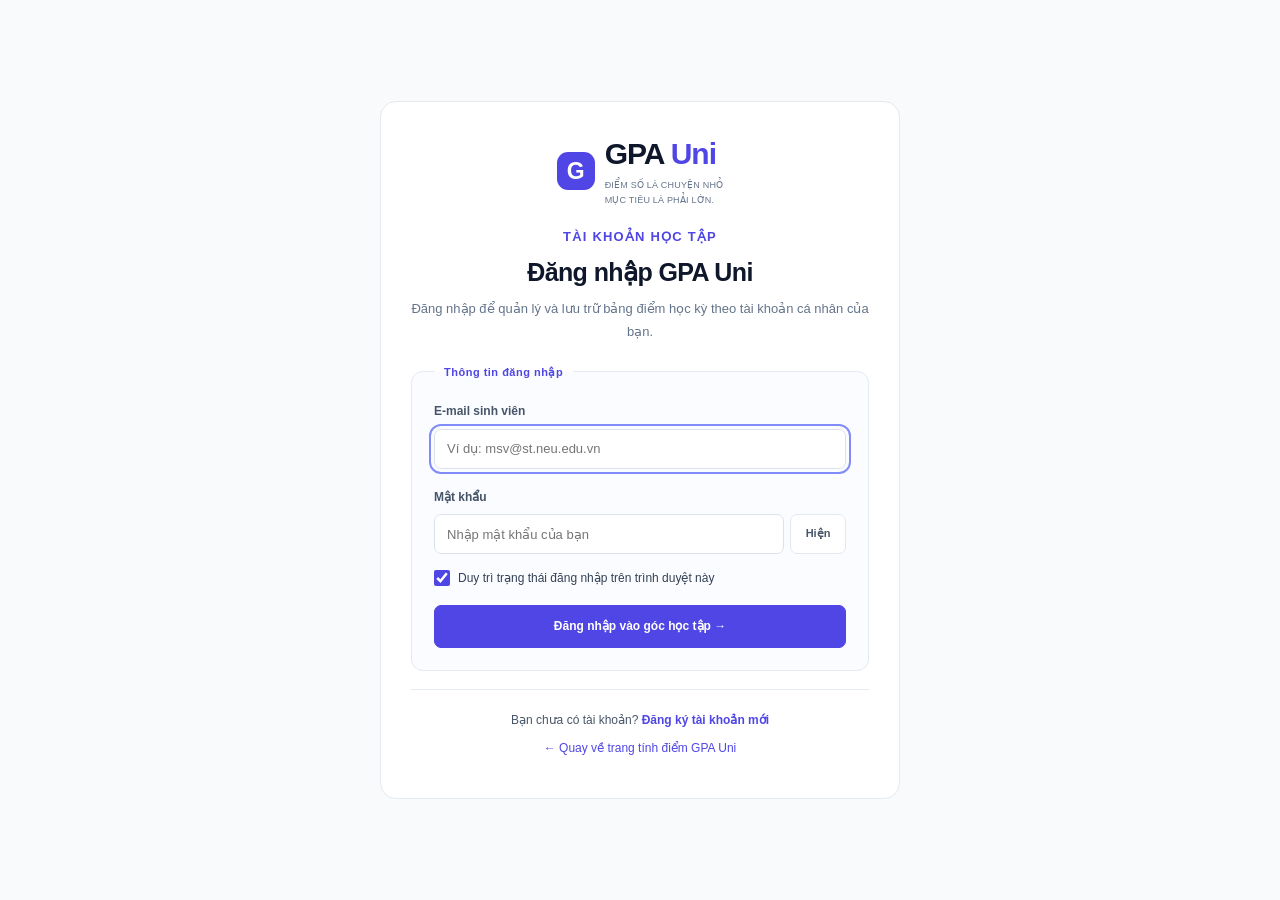
==== login.html @ 1802b3c6 "Add files via upload" ====
<!DOCTYPE html>
<html lang="vi">
<head>
    <meta charset="UTF-8">
    <meta name="viewport" content="width=device-width, initial-scale=1.0">
    <meta name="description" content="Đăng nhập tài khoản GPA Uni - Tính điểm GPA cho sinh viên">
    <meta name="keywords" content="GPA Uni, đăng nhập, tính điểm GPA, sinh viên">
    <title>Đăng nhập — GPA Uni</title>
    <link rel="stylesheet" href="style.css">
    <link rel="stylesheet" href="auth.css">
</head>
<body class="trang-auth">
    <main class="khung-auth">
        <section class="the-auth the-noi-dung">
            <header class="dau-auth">
                <a class="thuong-hieu thuong-hieu-auth" href="gpa-uni.html" title="Quay về Trang chủ GPA Uni">
                    <span class="logo-hinh" aria-hidden="true">G</span>
                    <span>
                        <strong>GPA <b>Uni</b></strong>
                        <small>ĐIỂM SỐ LÀ CHUYỆN NHỎ <br> MỤC TIÊU LÀ PHẢI LỚN.</small>
                    </span>
                </a>
                <p class="dong-nho">TÀI KHOẢN HỌC TẬP</p>
                <h1>Đăng nhập GPA Uni</h1>
                <p>Đăng nhập để quản lý và lưu trữ bảng điểm học kỳ theo tài khoản cá nhân của bạn.</p>
            </header>

            <p id="thong-bao-auth" class="hop-thong-bao" role="status" aria-live="polite"></p>

            <form id="form-dang-nhap" action="#" method="post" onsubmit="xuLyDangNhap(); return false;" novalidate>
                <fieldset class="nhom-truong">
                    <legend>Thông tin đăng nhập</legend>

                    <div class="o-nhap">
                        <label for="email-dang-nhap">E-mail sinh viên</label>
                        <input id="email-dang-nhap" name="email" type="email" placeholder="Ví dụ: msv@st.neu.edu.vn" maxlength="100" autocomplete="email" autofocus required>
                        <span id="loi-email-dang-nhap" class="loi" role="alert"></span>
                    </div>

                    <div class="o-nhap">
                        <label for="mat-khau-dang-nhap">Mật khẩu</label>
                        <div class="khung-mat-khau">
                            <input id="mat-khau-dang-nhap" name="password" type="password" placeholder="Nhập mật khẩu của bạn" maxlength="50" autocomplete="current-password" required>
                            <button type="button" class="nut-phu nut-hien-mk" onclick="doiHienMatKhau('mat-khau-dang-nhap', this)" aria-label="Hiện hoặc ẩn mật khẩu">Hiện</button>
                        </div>
                        <span id="loi-mat-khau-dang-nhap" class="loi" role="alert"></span>
                    </div>

                    <div class="hang-tuy-chon">
                        <label class="chon" for="ghi-nho">
                            <input type="checkbox" id="ghi-nho" name="remember" checked>
                            Duy trì trạng thái đăng nhập trên trình duyệt này
                        </label>
                    </div>

                    <div class="nhom-nut-auth">
                        <button type="submit" id="nut-dang-nhap" class="nut-day">Đăng nhập vào góc học tập <span aria-hidden="true">→</span></button>
                    </div>
                </fieldset>
            </form>

            <footer class="chan-auth">
                <p>Bạn chưa có tài khoản? <a href="register.html"><strong>Đăng ký tài khoản mới</strong></a></p>
                <p><a href="gpa-uni.html">← Quay về trang tính điểm GPA Uni</a></p>
            </footer>
        </section>
    </main>

    <noscript><p>Hãy bật JavaScript để sử dụng chức năng đăng nhập.</p></noscript>
    <script src="auth.js"></script>
</body>
</html>
---- style.css ----
* {
    box-sizing: border-box;
}

body {
    margin: 0;
    background-color: #f8fafc;
    color: #0f172a;
    font-family: Arial, sans-serif;
    font-size: 14px;
    line-height: 1.7;
}

a {
    color: #4f46e5;
    text-decoration: none;
}

a:hover {
    color: #3730a3;
}

h1, h2, h3, p {
    margin-top: 0;
}

h1 {
    font-size: 30px;
    line-height: 1.45;
    letter-spacing: -0.6px;
}

h2 {
    font-size: 20px;
    margin-bottom: 8px;
}

h3 {
    font-size: 15px;
    margin-bottom: 8px;
}

p {
    color: #64748b;
    margin-bottom: 16px;
}

button, input, select, textarea {
    font-family: Arial, sans-serif;
}

button, a {
    cursor: pointer;
}

button:focus, a:focus, input:focus, select:focus, textarea:focus {
    outline: 2px solid #818cf8;
    outline-offset: 3px;
}

.thanh-ben {
    position: fixed;
    top: 0;
    bottom: 0;
    left: 0;
    width: 260px;
    padding: 30px 18px 18px;
    background-color: #ffffff;
    border-right: 1px solid #e5e9f1;
    display: flex;
    flex-direction: column;
    overflow-y: auto;
    z-index: 10;
}

.thuong-hieu {
    display: flex;
    align-items: center;
    gap: 10px;
    color: #0f172a;
    padding: 0 7px;
}

.thuong-hieu strong {
    display: block;
    font-size: 30px;
    line-height: 1.3;
    letter-spacing: -1px;
}

.thuong-hieu b {
    color: #4f46e5;
}

.thuong-hieu small {
    display: block;
    margin-top: 5px;
    color: #64748b;
    font-size: 9px;
    letter-spacing: 0.2px;
}

.logo-hinh {
    width: 38px;
    height: 38px;
    border-radius: 11px;
    background-color: #4f46e5;
    color: #ffffff;
    text-align: center;
    line-height: 38px;
    font-size: 23px;
    font-weight: bold;
}

.nhan-menu {
    margin: 39px 13px 13px;
    color: #7b879b;
    font-size: 10px;
    letter-spacing: 1.3px;
    font-weight: bold;
}

nav a {
    display: flex;
    align-items: center;
    gap: 11px;
    padding: 11px 11px;
    margin-bottom: 5px;
    border-radius: 8px;
    color: #5b6578;
    font-size: 12px;
}

nav a:hover {
    background-color: #f8fafc;
}

nav a.dang-chon {
    background-color: #eef2ff;
    color: #4f46e5;
    font-weight: bold;
}

.bieu-tuong {
    display: inline-block;
    width: 20px;
    font-size: 16px;
    line-height: 2;
    text-align: center;
}

nav hr {
    border: 0;
    border-top: 1px solid #e5e9f1;
    margin: 20px 12px;
}

.cuoi-menu {
    margin-top: auto;
    padding-top: 30px;
}

.the-luu-nho {
    padding: 17px;
    background-color: #fbfcff;
    border: 1px solid #e5e9f1;
    border-radius: 12px;
}

.the-luu-nho .bieu-tuong {
    color: #4f46e5;
}

.the-luu-nho h3 {
    margin-top: 10px;
    font-size: 15px;
}

.the-luu-nho p {
    font-size: 12px;
    line-height: 1.8;
    margin-bottom: 9px;
}

.the-luu-nho a {
    font-size: 12px;
    font-weight: bold;
}

.ban-quyen {
    display: flex;
    justify-content: space-between;
    font-size: 10px;
    margin: 20px 6px 0;
}


.khung-trang {
    margin-left: 260px;
}

.thanh-tren {
    height: 75px;
    padding: 0 36px;
    border-bottom: 1px solid #e5e9f1;
    background-color: #ffffff;
    display: flex;
    align-items: center;
    justify-content: space-between;
    gap: 15px;
}

.duong-dan {
    display: flex;
    align-items: center;
    gap: 14px;
    color: #64748b;
    font-size: 16px;
}

.duong-dan strong {
    color: #334155;
    font-weight: normal;
}

.trang-thai {
    display: flex;
    align-items: center;
    gap: 8px;
    color: #64748b;
    font-size: 14px;
}

.cham-xanh {
    width: 6px;
    height: 6px;
    border-radius: 50%;
    background-color: #10b981;
}

.anh-dai-dien {
    width: 38px;
    height: 38px;
    line-height: 38px;
    margin-left: 15px;
    border: 1px solid #e0e7ff;
    border-radius: 50%;
    text-align: center;
    color: #4f46e5;
    background-color: #eef2ff;
    font-size: 14px;
    font-weight: bold;
}

.nut-menu {
    display: none;
}

main {
    max-width: 1400px;
    min-height: 80vh;
    padding: 32px 36px 15px;
    margin: 0 auto;
}

main:focus {
    outline: none;
}

.trang {
    display: none;
}

#trang-chu, #tinh-gpa {
    display: block;
}

.dong-nho {
    color: #4f46e5;
    font-size: 10px;
    font-weight: bold;
    letter-spacing: 1.2px;
}

.gioi-thieu {
    display: flex;
    align-items: center;
    background-color: #eff1ff;
    border: 1px solid #e0e5fc;
    border-radius: 16px;
    min-height: 270px;
    padding: 30px 32px;
}

.loi-chao {
    flex: 3;
}

.loi-chao h1 {
    margin: 12px 0 14px;
    font-size: 31px;
}

.loi-chao h1 span {
    color: #4f46e5;
}

.loi-chao > p {
    max-width: 425px;
    font-size: 12px;
    line-height: 1.9;
}

.minh-hoa {
    flex: 2;
    height: 285px;
    position: relative;
    display: flex;
    align-items: center;
    justify-content: center;
}

.vong-tron {
    position: absolute;
    width: 245px;
    height: 235px;
    border: 1px solid #d7def9;
    border-radius: 50%;
}

.the-minh-hoa {
    position: relative;
    width: 210px;
    padding: 20px;
    border: 1px solid #e0e5fc;
    border-radius: 14px;
    background-color: #ffffff;
    transform: rotate(-5deg);
}

.the-minh-hoa p {
    font-size: 13px;
    margin-bottom: 12px;
}

.the-minh-hoa h3 {
    font-size: 18px;
    line-height: 1.6;
}

.the-minh-hoa small {
    font-size: 11px;
    color: #94a3b8;
}

.cac-cot {
    display: flex;
    align-items: flex-end;
    gap: 8px;
    height: 66px;
    margin: 13px 0 8px;
}

.cac-cot span {
    flex: 1;
    background-color: #e0e7ff;
    border-radius: 4px 4px 0 0;
}

.cac-cot .cot-1 {
    height: 24%;
}

.cac-cot .cot-2 {
    height: 45%;
}

.cac-cot .cot-3 {
    height: 37%;
}

.cac-cot .cot-4 {
    height: 63%;
}

.cac-cot .cot-5 {
    height: 82%;
    background-color: #a5b4fc;
}

.cac-cot .cot-6 {
    height: 100%;
    background-color: #6366f1;
}

.nhan-minh-hoa {
    position: absolute;
    bottom: 0px;
    right: 0px;
    padding: 10px 13px;
    background-color: #ffffff;
    border: 1px solid #e0e5fc;
    border-radius: 9px;
    font-size: 10px;
    transform: rotate(3deg);
}

.nhan-minh-hoa span {
    color: #059669;
    margin-right: 6px;
}

.cac-cong-cu {
    display: flex;
    gap: 15px;
    margin: 23px 0 26px;
}

.the-cong-cu {
    flex: 1;
    min-width: 0;
    display: flex;
    align-items: center;
    gap: 13px;
    padding: 18px;
    border: 1px solid #e5e9f1;
    border-radius: 12px;
    background-color: #ffffff;
    color: #0f172a;
}

.the-cong-cu:hover {
    border-color: #a5b4fc;
}

.the-cong-cu strong {
    display: block;
    font-size: 15px;
}

.the-cong-cu small {
    display: block;
    font-size: 11px;
    color: #64748b;
    margin-top: 3px;
}

.the-cong-cu > b {
    margin-left: auto;
    font-weight: normal;
    color: #94a3b8;
}

.o-bieu-tuong {
    width: 40px;
    height: 40px;
    line-height: 40px;
    text-align: center;
    border-radius: 10px;
    background-color: #eef2ff;
    color: #4f46e5;
    font-size: 26px;
    flex-shrink: 0;
}

.o-bieu-tuong.xanh-la {
    background-color: #ecfdf5;
    color: #059669;
}

.o-bieu-tuong.mau-cam {
    background-color: #fff7ed;
    color: #b45309;
}

.dau-trang {
    display: flex;
    justify-content: space-between;
    align-items: center;
    margin-bottom: 24px;
    gap: 20px;
}

.dau-trang h1 {
    font-size: 27px;
    margin-bottom: 7px;
}

.dau-trang p {
    font-size: 12px;
    margin-bottom: 0;
}

.dau-trang .dong-nho {
    font-size: 9px;
    margin-bottom: 8px;
}

.bo-cuc-tinh {
    display: flex;
    align-items: flex-start;
    gap: 22px;
}

.cot-nhap {
    flex: 1;
    min-width: 0;
}

.cot-ket-qua {
    width: 280px;
    flex-shrink: 0;
    position: sticky;
    top: 24px;
}

.the-nhap {
    border: 1px solid #e5e9f1;
    border-radius: 14px;
    background-color: #ffffff;
    overflow: hidden;
}

.dau-the {
    display: flex;
    align-items: flex-start;
    justify-content: space-between;
    gap: 14px;
    padding: 21px 22px 10px;
}

.dau-the h2 {
    font-size: 20px;
    margin-bottom: 5px;
}

.dau-the p {
    font-size: 11px;
    margin: 0;
}

.cai-dat {
    display: flex;
    gap: 16px;
    padding: 14px 22px 0;
}

.cai-dat > div {
    flex: 1;
    min-width: 0;
}

.cau-hinh {
    display: flex;
    align-items: center;
    flex-wrap: wrap;
    gap: 6px;
    padding: 0 22px 14px;
    margin: 0;
    font-size: 10px;
}

.nhan {
    display: inline-block;
    padding: 3px 7px;
    background-color: #eef2ff;
    border-radius: 5px;
    color: #4f46e5;
    font-size: 9px;
}

label {
    display: block;
    font-size: 12px;
    font-weight: bold;
    color: #475569;
    margin-bottom: 7px;
}

input, select, textarea {
    width: 100%;
    padding: 10px 12px;
    border: 1px solid #dce2ec;
    border-radius: 7px;
    background-color: #ffffff;
    color: #0f172a;
    font-size: 13px;
    margin-bottom: 16px;
    min-height: 40px;
}

input[type="checkbox"] {
    width: 16px;
    min-height: 16px;
    height: 16px;
    margin: 0;
}

textarea {
    resize: vertical;
}

button, .nut {
    display: inline-block;
    padding: 10px 15px;
    min-height: 40px;
    background-color: #4f46e5;
    color: #ffffff;
    border: 1px solid #4f46e5;
    border-radius: 7px;
    font-size: 11px;
    font-weight: bold;
    line-height: 1.6;
    text-align: center;
}

button:hover, .nut:hover {
    background-color: #4338ca;
    color: #ffffff;
}

.nut span {
    margin-left: 9px;
}

.nut-phu {
    background-color: #ffffff;
    color: #475569;
    border-color: #e2e8f0;
}

.nut-phu:hover {
    background-color: #f1f5f9;
    color: #4338ca;
}

.nut-nhe {
    background-color: #eef2ff;
    color: #4f46e5;
    border-color: #e0e7ff;
}

.nut-chu {
    background: none;
    border: 0;
    color: #4f46e5;
    padding: 5px 0;
    min-height: 30px;
    font-size: 11px;
}

.nut-chu:hover {
    color: #3730a3;
    background: none;
    text-decoration: underline;
}

.nhom-nut {
    display: flex;
    gap: 9px;
    flex-wrap: wrap;
    margin: 17px 0 0;
}


table {
    width: 100%;
    border-collapse: collapse;
    font-size: 12px;
}

caption {
    text-align: left;
    font-size: 10px;
    color: #64748b;
    padding: 0 22px 8px;
}

th, td {
    padding: 11px 10px;
    border-bottom: 1px solid #e9edf3;
    text-align: left;
    vertical-align: top;
}

th {
    color: #718096;
    background-color: #f8fafc;
    font-size: 10px;
    font-weight: normal;
}

.bang-mon {
    table-layout: fixed;
}

.bang-mon th:first-child {
    width: 45px;
}

.bang-mon th:nth-child(3) {
    width: 76px;
}

.bang-mon th:nth-child(4) {
    width: 80px;
}

.bang-mon th:last-child {
    width: 51px;
}

.bang-mon td {
    padding: 12px 5px;
}

.bang-mon td:first-child {
    text-align: center;
    padding-top: 25px;
}

.bang-mon input {
    min-width: 0;
    padding: 9px 7px;
    margin: 0;
    font-size: 12px;
}

.bang-mon td:nth-child(2) input {
    border-color: #edf0f5;
}

.bang-mon .xoa {
    padding: 9px 6px;
    min-height: 36px;
    border: 0;
    background: none;
    color: #7b879b;
    font-size: 10px;
    font-weight: normal;
}

.bang-mon .xoa:hover {
    background-color: #fff1f2;
    color: #be123c;
}

.nhan-di-dong {
    display: none;
}

.cuoi-bang {
    display: flex;
    align-items: center;
    gap: 14px;
    padding: 17px 22px;
}

.cuoi-bang p {
    font-size: 9px;
    margin: 0 0 0 auto;
}

.hang-tinh {
    padding: 0 22px 21px;
}

.hang-tinh > button {
    width: 100%;
}

.loi {
    display: block;
    font-size: 11px;
    color: #b91c1c;
    margin: 5px 0;
}

input[aria-invalid="true"] {
    border-color: #f87171;
    background-color: #fffafa;
}

.loi-ich {
    display: flex;
    gap: 30px;
    flex-wrap: wrap;
    margin: 18px 10px 10px;
    font-size: 12px;
    color: #2dbc5f;
}

.cac-buoc {
    display: flex;
    gap: 14px;
    margin: 24px 0 8px;
}

.cac-buoc > div {
    flex: 1;
    display: flex;
    align-items: flex-start;
    gap: 9px;
}

.cac-buoc > div > span {
    width: 40px;
    height: 40px;
    line-height: 40px;
    text-align: center;
    flex-shrink: 0;
    border: 1px solid #e5e9f1;
    background-color: #ffffff;
    color: #4f46e5;
    border-radius: 50%;
    font-size: 13px;
}

.cac-buoc p {
    margin: 0;
}

.cac-buoc strong {
    display: block;
    color: #334155;
    font-size: 15px;
}

.cac-buoc small {
    display: block;
    font-size: 13px;
}

.ket-qua {
    padding: 23px;
    border-radius: 14px;
    background-color: #302b79;
    color: #ffffff;
}

.ket-qua h3 {
    color: #c8c7ef;
    font-size: 13px;
    letter-spacing: 1.4px;
    margin-bottom: 23px;
}

.vong-diem {
    width: 154px;
    height: 154px;
    margin: 0 auto 17px;
    border: 7px solid #59539b;
    border-radius: 50%;
    display: flex;
    align-items: center;
    justify-content: center;
    flex-direction: column;
}

.vong-diem strong {
    font-size: 42px;
    line-height: 1.3;
}

.vong-diem span {
    font-size: 13px;
    color: #c9c7eb;
}

.ket-qua .xep-loai {
    width: 150px;
    text-align: center;
    margin: 0 auto 22px;
    padding: 4px 11px;
    border-radius: 16px;
    background-color: #454087;
    color: #e0e7ff;
    font-size: 13px;
}

.thong-ke {
    display: flex;
    padding: 16px 0;
    margin-bottom: 16px;
    border-top: 1px solid #504a8d;
    border-bottom: 1px solid #504a8d;
}

.thong-ke > div {
    width: 50%;
}

.thong-ke > div + div {
    border-left: 1px solid #504a8d;
    padding-left: 17px;
}

.thong-ke strong {
    display: block;
    font-size: 21px;
}

.thong-ke span {
    display: block;
    color: #c9c7eb;
    font-size: 13px;
}

.ket-qua p {
    color: #d1cfee;
    font-size: 13px;
    line-height: 1.9;
    margin: 10px 0 0;
}

.ket-qua #phep-tinh {
    color: #c7d2fe;
}

.meo-nho {
    border: 1px solid #e5e9f1;
    border-radius: 12px;
    background-color: #ffffff;
    margin-top: 17px;
    padding: 18px;
}

.meo-nho h3 {
    font-size: 11px;
}

.meo-nho h3 span {
    color: #b7791f;
    font-size: 19px;
    margin-right: 6px;
}

.meo-nho p {
    font-size: 13px;
    line-height: 1.9;
    margin-bottom: 9px;
}

.meo-nho a {
    font-size: 13px;
}

.the-noi-dung {
    padding: 28px;
    background-color: #ffffff;
    border: 1px solid #e5e9f1;
    border-radius: 14px;
}

.the-noi-dung > h2 {
    font-size: 25px;
}

.the-noi-dung > p {
    font-size: 13px;
}

.the-noi-dung .so-muc {
    font-size: 13px;
    color: #4f46e5;
    font-weight: bold;
    letter-spacing: 1px;
}

.the-noi-dung .ghi-chu {
    font-size: 13px;
}

.luu-du-lieu {
    margin-top: 25px;
}

.luu-du-lieu h3 {
    font-size: 14px;
}

.luu-du-lieu p {
    margin: 8px 0;
}

.hai-cot {
    display: flex;
    align-items: flex-start;
    gap: 25px;
}

.cot {
    flex: 1;
    min-width: 0;
}

.chon {
    display: flex;
    align-items: flex-start;
    gap: 8px;
    font-weight: normal;
    margin: 7px 0 20px;
    font-size: 12px;
}

.chon input {
    flex-shrink: 0;
    margin-top: 2px;
}

.thong-bao, .cong-thuc {
    padding: 17px;
    margin-top: 18px;
    background-color: #eef2ff;
    border-left: 3px solid #6366f1;
    border-radius: 0 8px 8px 0;
    color: #4338ca;
    font-size: 13px;
}

.luu-y {
    padding: 13px 16px;
    background-color: #fffbeb;
    border: 1px solid #fde68a;
    border-radius: 8px;
    color: #92400e;
}

#huong-dan {
    max-width: 900px;
}

#huong-dan h3 {
    margin-top: 23px;
}

#huong-dan p, #huong-dan li {
    font-size: 13px;
    color: #64748b;
}

li {
    margin-bottom: 8px;
}

#gop-y form {
    max-width: 680px;
}

#gop-y button {
    margin-bottom: 22px;
}

footer {
    display: flex;
    justify-content: space-between;
    gap: 20px;
    max-width: 1400px;
    margin: 0 auto;
    padding: 20px 36px;
    color: #7b879b;
    font-size: 10px;
}

footer a {
    color: #7b879b;
}

@media (max-width: 1150px) {
    .thanh-ben {
        width: 210px;
        padding-left: 12px;
        padding-right: 12px;
    }

    .khung-trang {
        margin-left: 210px;
    }

    main {
        padding: 26px 23px 15px;
    }

    .thanh-tren {
        padding: 0 23px;
    }

    .loi-chao h1 {
        font-size: 26px;
    }

    .gioi-thieu {
        padding: 25px;
    }

    .minh-hoa {
        flex: 1.5;
    }

    .the-minh-hoa {
        width: 170px;
        padding: 17px;
    }

    .vong-tron {
        width: 205px;
        height: 205px;
    }

    .nhan-minh-hoa {
        font-size: 8px;
        right: -6px;
    }

    .cot-ket-qua {
        width: 245px;
    }

    .bo-cuc-tinh {
        gap: 17px;
    }

    .the-cong-cu {
        padding: 15px 12px;
        gap: 9px;
    }

    .the-cong-cu > b {
        display: none;
    }

    .the-cong-cu strong {
        font-size: 11px;
    }

    .the-cong-cu small {
        font-size: 8px;
    }

    .dau-the, .cuoi-bang {
        padding-left: 16px;
        padding-right: 16px;
    }

    .cai-dat {
        padding-left: 16px;
        padding-right: 16px;
    }

    .cau-hinh {
        padding-left: 16px;
        padding-right: 16px;
    }

    .bang-mon th:nth-child(3), .bang-mon th:nth-child(4) {
        width: 62px;
    }

    .cac-buoc small {
        font-size: 8px;
    }

}

@media (max-width: 950px) {
    .minh-hoa {
        display: none;
    }

    .bo-cuc-tinh {
        flex-direction: column;
    }

    .cot-nhap {
        width: 100%;
    }

    .cot-ket-qua {
        width: 100%;
        position: static;
        display: flex;
        gap: 18px;
    }

    .ket-qua, .meo-nho {
        width: 50%;
    }

    .meo-nho {
        margin-top: 0;
        align-self: flex-start;
    }

    .cac-cong-cu {
        gap: 10px;
    }

    .the-cong-cu {
        display: block;
    }

    .the-cong-cu .o-bieu-tuong {
        display: block;
        margin-bottom: 8px;
    }

    .hai-cot {
        gap: 18px;
    }

    .thanh-tren .anh-dai-dien {
        display: none;
    }

}

@media (max-width: 760px) {
    .thanh-ben {
        display: none;
        position: absolute;
        top: 62px;
        bottom: auto;
        min-height: 560px;
        width: 245px;
        border-bottom: 1px solid #e5e9f1;
    }

    .thanh-ben.menu-mo {
        display: flex;
    }

    .khung-trang {
        margin-left: 0;
    }

    .nut-menu {
        display: inline-block;
        padding: 4px 8px;
        min-height: 34px;
        border: 0;
        background: none;
        color: #64748b;
        font-size: 19px;
    }

    .thanh-tren {
        height: 62px;
        padding: 0 16px;
    }

    .duong-dan {
        gap: 8px;
        font-size: 11px;
    }

    .trang-thai {
        font-size: 9px;
    }

    main {
        padding: 22px 18px 12px;
    }

    .loi-chao h1 {
        font-size: 29px;
    }

    .hai-cot {
        flex-direction: column;
    }

    .cot {
        width: 100%;
    }

    .the-noi-dung {
        padding: 22px;
    }

    footer {
        padding: 20px 18px;
        font-size: 9px;
        flex-wrap: wrap;
    }

}

@media (max-width: 480px) {
    .ten-khong-gian, .dau-chia {
        display: none;
    }

    .trang-thai {
        font-size: 8px;
    }

    .thanh-tren {
        padding: 0 12px;
    }

    main {
        padding: 18px 14px 12px;
    }

    .gioi-thieu {
        padding: 22px;
    }

    .loi-chao h1 {
        font-size: 25px;
        letter-spacing: -0.5px;
    }

    .loi-chao > p {
        font-size: 11px;
    }

    .loi-chao .dong-nho {
        font-size: 8px;
    }

    .loi-chao .nut {
        font-size: 10px;
        padding: 9px 11px;
    }

    .cac-cong-cu {
        gap: 8px;
        margin-top: 16px;
    }

    .the-cong-cu {
        padding: 13px 10px;
        border-radius: 10px;
    }

    .the-cong-cu strong {
        font-size: 10px;
    }

    .the-cong-cu small {
        font-size: 8px;
        line-height: 1.7;
    }

    .o-bieu-tuong {
        width: 31px;
        height: 31px;
        line-height: 31px;
        font-size: 21px;
    }

    .dau-the {
        flex-wrap: wrap;
        gap: 6px;
    }

    .dau-the h2 {
        font-size: 16px;
    }

    .cai-dat {
        flex-direction: column;
        gap: 0;
    }

    .cot-ket-qua {
        flex-direction: column;
    }

    .ket-qua, .meo-nho {
        width: 100%;
    }

    .ket-qua {
        padding: 24px;
    }

    .thong-ke {
        text-align: center;
    }

    .ket-qua p, .meo-nho p {
        font-size: 11px;
    }

    .dau-trang {
        flex-wrap: wrap;
        gap: 12px;
    }

    .dau-trang h1 {
        font-size: 25px;
    }

    .the-noi-dung {
        padding: 19px;
    }

    .the-noi-dung > h2 {
        font-size: 22px;
    }

    .cac-buoc {
        gap: 10px;
        flex-wrap: wrap;
    }

    .cac-buoc > div {
        min-width: 130px;
    }

    .loi-ich {
        font-size: 8px;
        gap: 8px;
    }

    .cuoi-bang {
        flex-wrap: wrap;
        gap: 12px;
    }

    .cuoi-bang p {
        font-size: 8px;
    }

    .bang-mon, .bang-mon tbody {
        display: block;
    }

    .bang-mon caption {
        display: block;
        width: 100%;
    }

    .bang-mon thead {
        display: none;
    }

    .bang-mon tr {
        display: flex;
        flex-wrap: wrap;
        padding: 14px 16px;
        border-top: 1px solid #e9edf3;
    }
    
    .bang-mon td {
        display: block;
        border: 0;
        padding: 6px;
    }

    .bang-mon td:first-child {
        width: 10%;
        padding: 30px 4px 0 0;
    }

    .bang-mon td:nth-child(2) {
        width: 90%;
    }

    .bang-mon td:nth-child(3) {
        width: 40%;
        margin-left: 10%;
    }

    .bang-mon td:nth-child(4) {
        width: 40%;
    }

    .bang-mon td:last-child {
        width: 10%;
        padding-left: 0;
        padding-top: 30px;
    }

    .bang-mon td:nth-child(2) input {
        border-color: #dce2ec;
    }

    .nhan-di-dong {
        display: block;
        color: #64748b;
        font-size: 10px;
        margin-bottom: 4px;
    }

    .bang-mon input {
        font-size: 13px;
    }

}
---- auth.css ----
.trang-auth {
    min-height: 100vh;
    display: flex;
    align-items: center;
    justify-content: center;
    padding: 28px 16px;
    background-color: #f8fafc;
}

.khung-auth {
    width: 100%;
    max-width: 520px;
    min-height: auto;
    padding: 0;
    margin: 0 auto;
}

.the-auth {
    padding: 32px 30px;
    background-color: #ffffff;
    border: 1px solid #e5e9f1;
    border-radius: 16px;
}

.dau-auth {
    text-align: center;
    margin-bottom: 20px;
}

.thuong-hieu-auth {
    justify-content: center;
    margin-bottom: 18px;
    text-align: left;
}

.dau-auth h1 {
    font-size: 25px;
    margin: 6px 0 8px;
    color: #0f172a;
}

.dau-auth p {
    font-size: 13px;
    margin-bottom: 0;
}

/* Định dạng nhóm trường fieldset và legend theo Chương 2 & 3 giáo trình */
.nhom-truong {
    border: 1px solid #e5e9f1;
    border-radius: 12px;
    padding: 20px 22px 22px;
    margin: 0;
    background-color: #fbfcff;
}

.nhom-truong legend {
    padding: 0 10px;
    font-size: 11px;
    font-weight: bold;
    color: #4f46e5;
    letter-spacing: 0.5px;
}

.o-nhap {
    margin-bottom: 14px;
}

.o-nhap input {
    margin-bottom: 4px;
    accent-color: #4f46e5;
}

.hai-cot-auth {
    display: flex;
    gap: 14px;
}

.hai-cot-auth > .o-nhap {
    flex: 1;
    min-width: 0;
}

/* Khung mật khẩu có nút Hiện/Ẩn bên cạnh */
.khung-mat-khau {
    display: flex;
    align-items: stretch;
    gap: 6px;
}

.khung-mat-khau input {
    flex: 1;
    margin-bottom: 0;
}

.nut-hien-mk {
    width: auto;
    min-width: 56px;
    padding: 8px 10px;
    font-size: 11px;
    flex-shrink: 0;
}

.goi-y-nho {
    font-size: 11px;
    color: #64748b;
    margin: 0 0 12px;
}

.hang-tuy-chon {
    margin: 10px 0 16px;
}

.hang-tuy-chon .chon {
    margin: 0;
    color: #334155;
    accent-color: #4f46e5;
}

/* Định dạng nút bấm biểu mẫu */
.nhom-nut-auth {
    display: flex;
    gap: 10px;
    margin-top: 8px;
}

.nut-day {
    flex: 2;
    width: 100%;
    padding: 11px 16px;
    font-size: 12px;
}

input[type="reset"].nut-reset {
    flex: 1;
    width: auto;
    margin-bottom: 0;
    cursor: pointer;
}

/* Hộp thông báo trạng thái lỗi hoặc thành công */
.hop-thong-bao {
    display: none;
    padding: 12px 15px;
    border-radius: 8px;
    font-size: 12px;
    margin-bottom: 16px;
    border: 1px solid transparent;
}

.hop-thong-bao.hien-loi {
    display: block;
    background-color: #fffafa;
    border-color: #f87171;
    color: #b91c1c;
}

.hop-thong-bao.hien-thanh-cong {
    display: block;
    background-color: #ecfdf5;
    border-color: #6ee7b7;
    color: #047857;
}

/* Chân trang đăng nhập / đăng ký */
.chan-auth {
    display: block;
    text-align: center;
    padding: 20px 0 0;
    margin-top: 18px;
    border-top: 1px solid #e5e9f1;
}

.chan-auth p {
    font-size: 12px;
    margin-bottom: 8px;
    color: #475569;
}

.chan-auth a {
    color: #4f46e5;
}

.chan-auth a:hover {
    text-decoration: underline;
}

/* Định dạng cụm thông tin tài khoản trên thanh trên của gpa-uni.html */
.cum-tai-khoan {
    display: flex;
    align-items: center;
    gap: 10px;
}

.nut-nho-auth {
    padding: 6px 12px;
    min-height: 34px;
    font-size: 11px;
    border-radius: 7px;
}

.ten-tai-khoan {
    font-weight: bold;
    color: #334155;
    font-size: 13px;
}

/* Thiết kế Web đáp ứng (Responsive) cho màn hình nhỏ */
@media (max-width: 600px) {
    .the-auth {
        padding: 22px 16px;
    }

    .nhom-truong {
        padding: 16px 14px;
    }

    .hai-cot-auth {
        flex-direction: column;
        gap: 0;
    }

    .nhom-nut-auth {
        flex-direction: column;
    }

    .ten-tai-khoan {
        display: none;
    }
}
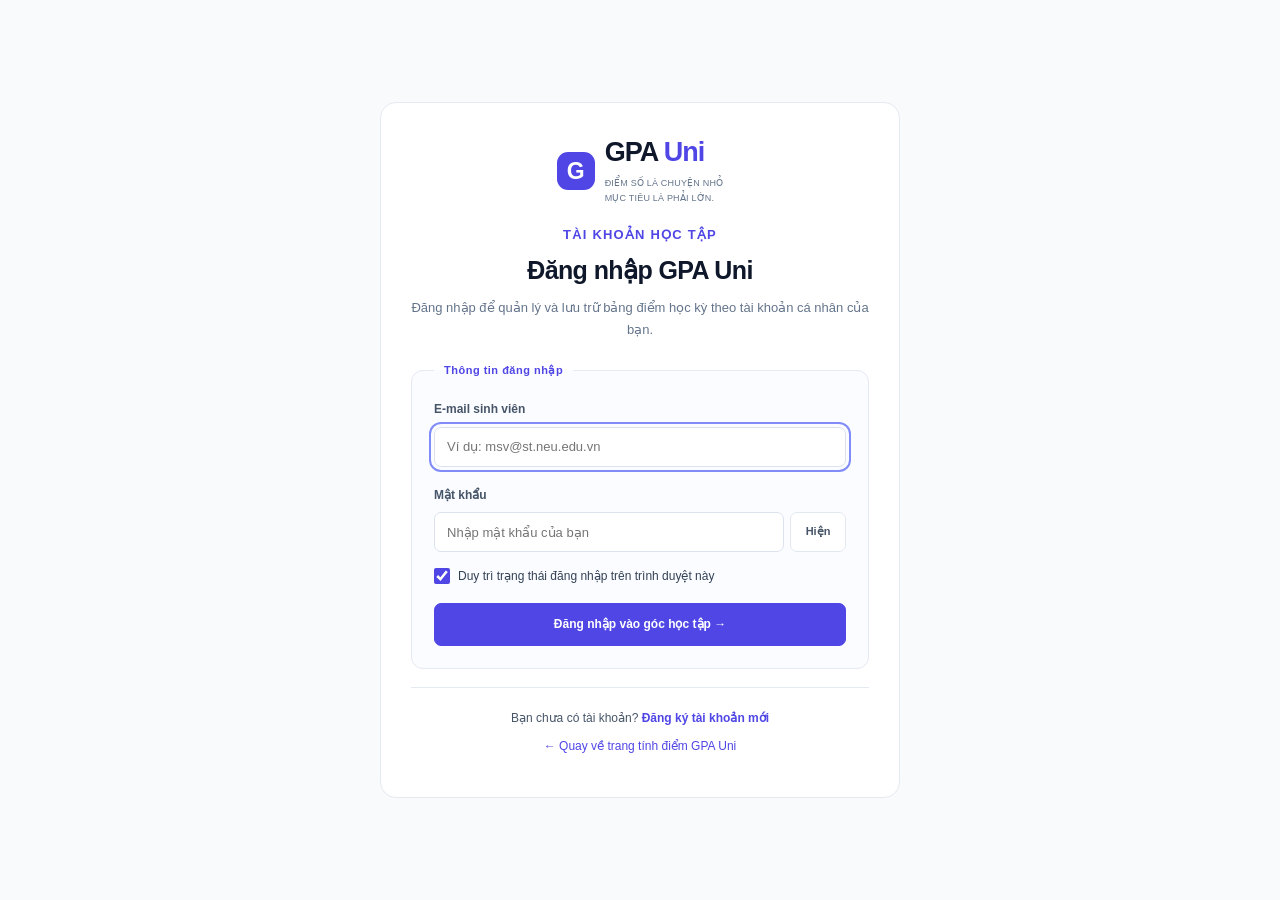
==== commit 026262d4: "Update login.html" ====
--- a/login.html
+++ b/login.html
@@ -13,7 +13,7 @@
     <main class="khung-auth">
         <section class="the-auth the-noi-dung">
             <header class="dau-auth">
-                <a class="thuong-hieu thuong-hieu-auth" href="gpa-uni.html" title="Quay về Trang chủ GPA Uni">
+                <a class="thuong-hieu thuong-hieu-auth" href="index.html" title="Quay về Trang chủ GPA Uni">
                     <span class="logo-hinh" aria-hidden="true">G</span>
                     <span>
                         <strong>GPA <b>Uni</b></strong>
@@ -61,7 +61,7 @@
 
             <footer class="chan-auth">
                 <p>Bạn chưa có tài khoản? <a href="register.html"><strong>Đăng ký tài khoản mới</strong></a></p>
-                <p><a href="gpa-uni.html">← Quay về trang tính điểm GPA Uni</a></p>
+                <p><a href="index.html">← Quay về trang tính điểm GPA Uni</a></p>
             </footer>
         </section>
     </main>
@@ -69,4 +69,4 @@
     <noscript><p>Hãy bật JavaScript để sử dụng chức năng đăng nhập.</p></noscript>
     <script src="auth.js"></script>
 </body>
-</html>+</html>
--- a/style.css
+++ b/style.css
@@ -25,7 +25,7 @@
 }
 
 h1 {
-    font-size: 30px;
+    font-size: 27px;
     line-height: 1.45;
     letter-spacing: -0.6px;
 }
@@ -83,7 +83,7 @@
 
 .thuong-hieu strong {
     display: block;
-    font-size: 30px;
+    font-size: 27px;
     line-height: 1.3;
     letter-spacing: -1px;
 }
@@ -115,7 +115,7 @@
 .nhan-menu {
     margin: 39px 13px 13px;
     color: #7b879b;
-    font-size: 10px;
+    font-size: 9px;
     letter-spacing: 1.3px;
     font-weight: bold;
 }
@@ -128,7 +128,7 @@
     margin-bottom: 5px;
     border-radius: 8px;
     color: #5b6578;
-    font-size: 12px;
+    font-size: 11px;
 }
 
 nav a:hover {
@@ -298,7 +298,7 @@
 
 .loi-chao h1 {
     margin: 12px 0 14px;
-    font-size: 31px;
+    font-size: 27px;
 }
 
 .loi-chao h1 span {
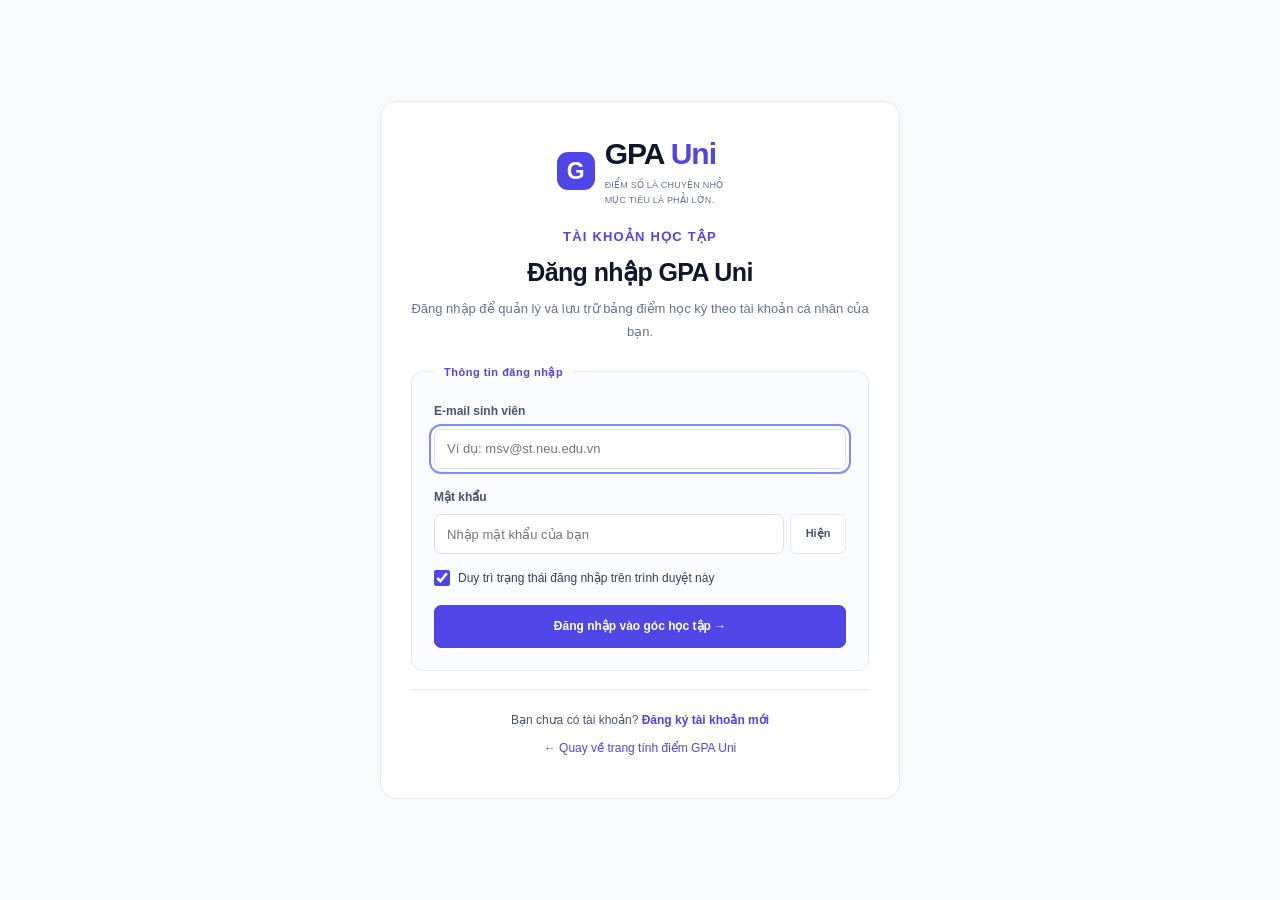
==== commit 619b88bc: "Add files via upload" ====
--- a/login.html
+++ b/login.html
@@ -8,6 +8,10 @@
     <title>Đăng nhập — GPA Uni</title>
     <link rel="stylesheet" href="style.css">
     <link rel="stylesheet" href="auth.css">
+    <link rel="apple-touch-icon" sizes="180x180" href="images/favicon/apple-touch-icon.png">
+    <link rel="icon" type="image/png" sizes="32x32" href="images/favicon/favicon-32x32.png">
+    <link rel="icon" type="image/png" sizes="16x16" href="images/favicon/favicon-16x16.png">
+    <link rel="manifest" href="webmanifest.json">
 </head>
 <body class="trang-auth">
     <main class="khung-auth">
@@ -69,4 +73,4 @@
     <noscript><p>Hãy bật JavaScript để sử dụng chức năng đăng nhập.</p></noscript>
     <script src="auth.js"></script>
 </body>
-</html>
+</html>
--- a/style.css
+++ b/style.css
@@ -25,7 +25,7 @@
 }
 
 h1 {
-    font-size: 27px;
+    font-size: 30px;
     line-height: 1.45;
     letter-spacing: -0.6px;
 }
@@ -83,7 +83,7 @@
 
 .thuong-hieu strong {
     display: block;
-    font-size: 27px;
+    font-size: 30px;
     line-height: 1.3;
     letter-spacing: -1px;
 }
@@ -115,7 +115,7 @@
 .nhan-menu {
     margin: 39px 13px 13px;
     color: #7b879b;
-    font-size: 9px;
+    font-size: 10px;
     letter-spacing: 1.3px;
     font-weight: bold;
 }
@@ -128,7 +128,7 @@
     margin-bottom: 5px;
     border-radius: 8px;
     color: #5b6578;
-    font-size: 11px;
+    font-size: 12px;
 }
 
 nav a:hover {
@@ -298,7 +298,7 @@
 
 .loi-chao h1 {
     margin: 12px 0 14px;
-    font-size: 27px;
+    font-size: 31px;
 }
 
 .loi-chao h1 span {
@@ -1051,6 +1051,211 @@
     margin-bottom: 22px;
 }
 
+.nhom-nut-gop-y {
+    margin: 4px 0 20px;
+}
+
+#gop-y .nhom-nut-gop-y button {
+    margin-bottom: 0;
+}
+
+/* Lớp phủ mờ & khóa cuộn trang trên thiết bị di động */
+body.khoa-cuon-trang {
+    overflow: hidden;
+    height: 100vh;
+}
+
+.lop-phu-menu {
+    display: none;
+    position: fixed;
+    top: 0;
+    left: 0;
+    right: 0;
+    bottom: 0;
+    background-color: rgba(15, 23, 42, 0.55);
+    backdrop-filter: blur(2px);
+    z-index: 90;
+}
+
+.nut-dong-menu {
+    display: none;
+}
+
+/* Thẻ biểu đồ GPA tích lũy */
+.the-bieu-do-tich-luy {
+    margin: 18px 0 26px;
+    padding: 22px 24px;
+    background-color: #ffffff;
+    border: 1px solid #e5e9f1;
+    border-radius: 16px;
+    box-shadow: 0 8px 24px rgba(15, 23, 42, 0.05);
+}
+
+.dau-bieu-do-tich-luy {
+    display: flex;
+    align-items: flex-start;
+    justify-content: space-between;
+    gap: 12px;
+    margin-bottom: 14px;
+}
+
+.dau-bieu-do-tich-luy h3 {
+    font-size: 16px;
+    margin-bottom: 4px;
+    color: #0f172a;
+}
+
+.dau-bieu-do-tich-luy p {
+    font-size: 12px;
+    margin-bottom: 0;
+}
+
+.khung-svg-tich-luy {
+    width: 100%;
+    padding: 12px 10px 6px;
+    background: linear-gradient(180deg, #f8faff 0%, #ffffff 100%);
+    border: 1px solid #eef2ff;
+    border-radius: 12px;
+}
+
+#bieu-do-gpa-svg {
+    width: 100%;
+    height: auto;
+    max-height: 230px;
+    display: block;
+    overflow: visible;
+}
+
+.chan-bieu-do-tich-luy {
+    position: relative;
+    display: flex;
+    align-items: center;
+    justify-content: center;
+    padding: 16px 0 14px;
+    margin-top: 6px;
+    border-bottom: 1px solid #f1f5f9;
+}
+
+.khoi-diem-trung-tam {
+    text-align: center;
+}
+
+.dong-diem-lon {
+    display: inline-flex;
+    align-items: baseline;
+    justify-content: center;
+}
+
+#so-gpa-tich-luy-lon {
+    font-size: 34px;
+    font-weight: bold;
+    color: #0f172a;
+    line-height: 1.15;
+    letter-spacing: -0.8px;
+}
+
+.tren-bon {
+    font-size: 15px;
+    font-weight: bold;
+    color: #64748b;
+    margin-left: 4px;
+}
+
+.nhan-gpa-tich-luy {
+    display: block;
+    margin-top: 4px;
+    font-size: 10px;
+    font-weight: bold;
+    letter-spacing: 1.4px;
+    color: #64748b;
+    text-transform: uppercase;
+}
+
+.nhan-chenh-lech {
+    display: inline-block;
+    margin-top: 6px;
+    padding: 3px 10px;
+    border-radius: 999px;
+    font-size: 11px;
+    font-weight: bold;
+    background-color: #eef2ff;
+    color: #4f46e5;
+}
+
+.nhan-chenh-lech.tang {
+    background-color: #ecfdf5;
+    color: #047857;
+}
+
+.nhan-chenh-lech.giam {
+    background-color: #fffbeb;
+    color: #b45309;
+}
+
+.nhan-thang-diem {
+    position: absolute;
+    right: 0;
+    bottom: 16px;
+    display: inline-flex;
+    align-items: center;
+    gap: 5px;
+    min-height: 32px;
+    padding: 6px 14px;
+    border-radius: 999px;
+    border: 1px solid #dce2ec;
+    background-color: #ffffff;
+    color: #334155;
+    font-size: 11px;
+    font-weight: bold;
+    box-shadow: 0 2px 6px rgba(15, 23, 42, 0.04);
+    cursor: pointer;
+    transition: background-color 0.15s, border-color 0.15s, color 0.15s;
+}
+
+.nhan-thang-diem:hover {
+    background-color: #eef2ff;
+    border-color: #a5b4fc;
+    color: #4f46e5;
+}
+
+.bo-sung-moc-bieu-do {
+    padding-top: 14px;
+}
+
+.nhap-moc-nhanh {
+    display: flex;
+    align-items: flex-end;
+    gap: 12px;
+    flex-wrap: wrap;
+}
+
+.nhap-moc-nhanh > div {
+    flex: 1;
+    min-width: 140px;
+}
+
+.nhap-moc-nhanh input {
+    margin-bottom: 0;
+}
+
+.cum-nut-moc {
+    display: flex;
+    gap: 8px;
+    flex: 1.2;
+    min-width: 220px;
+}
+
+.cum-nut-moc button {
+    flex: 1;
+    white-space: nowrap;
+}
+
+.ghi-chu-bieu-do {
+    font-size: 11px;
+    color: #64748b;
+    margin: 8px 0 0;
+}
+
 footer {
     display: flex;
     justify-content: space-between;
@@ -1215,18 +1420,51 @@
 }
 
 @media (max-width: 760px) {
+    .lop-phu-menu.hien-lop-phu {
+        display: block;
+    }
+
     .thanh-ben {
         display: none;
-        position: absolute;
-        top: 62px;
-        bottom: auto;
-        min-height: 560px;
-        width: 245px;
+        position: fixed;
+        top: 0;
+        left: 0;
+        bottom: 0;
+        height: 100vh;
+        width: 270px;
+        z-index: 100;
+        overflow-y: auto;
+        box-shadow: 8px 0 24px rgba(15, 23, 42, 0.25);
         border-bottom: 1px solid #e5e9f1;
     }
 
     .thanh-ben.menu-mo {
         display: flex;
+    }
+
+    .nut-dong-menu {
+        display: inline-flex;
+        align-items: center;
+        justify-content: center;
+        position: absolute;
+        top: 14px;
+        right: 12px;
+        width: 32px;
+        height: 32px;
+        min-height: 32px;
+        padding: 0;
+        border: 1px solid #e2e8f0;
+        border-radius: 8px;
+        background-color: #f8fafc;
+        color: #475569;
+        font-size: 14px;
+        line-height: 1;
+    }
+
+    .nut-dong-menu:hover {
+        background-color: #fee2e2;
+        border-color: #fca5a5;
+        color: #b91c1c;
     }
 
     .khung-trang {
@@ -1401,6 +1639,39 @@
         font-size: 22px;
     }
 
+    .the-bieu-do-tich-luy {
+        padding: 16px 14px;
+    }
+
+    .dau-bieu-do-tich-luy {
+        flex-direction: column;
+        gap: 6px;
+    }
+
+    .chan-bieu-do-tich-luy {
+        flex-direction: column;
+        gap: 10px;
+        padding: 14px 0 12px;
+    }
+
+    .nhan-thang-diem {
+        position: static;
+    }
+
+    #so-gpa-tich-luy-lon {
+        font-size: 30px;
+    }
+
+    .nhap-moc-nhanh {
+        flex-direction: column;
+        align-items: stretch;
+    }
+
+    .cum-nut-moc {
+        min-width: 0;
+        flex-direction: column;
+    }
+
     .cac-buoc {
         gap: 10px;
         flex-wrap: wrap;
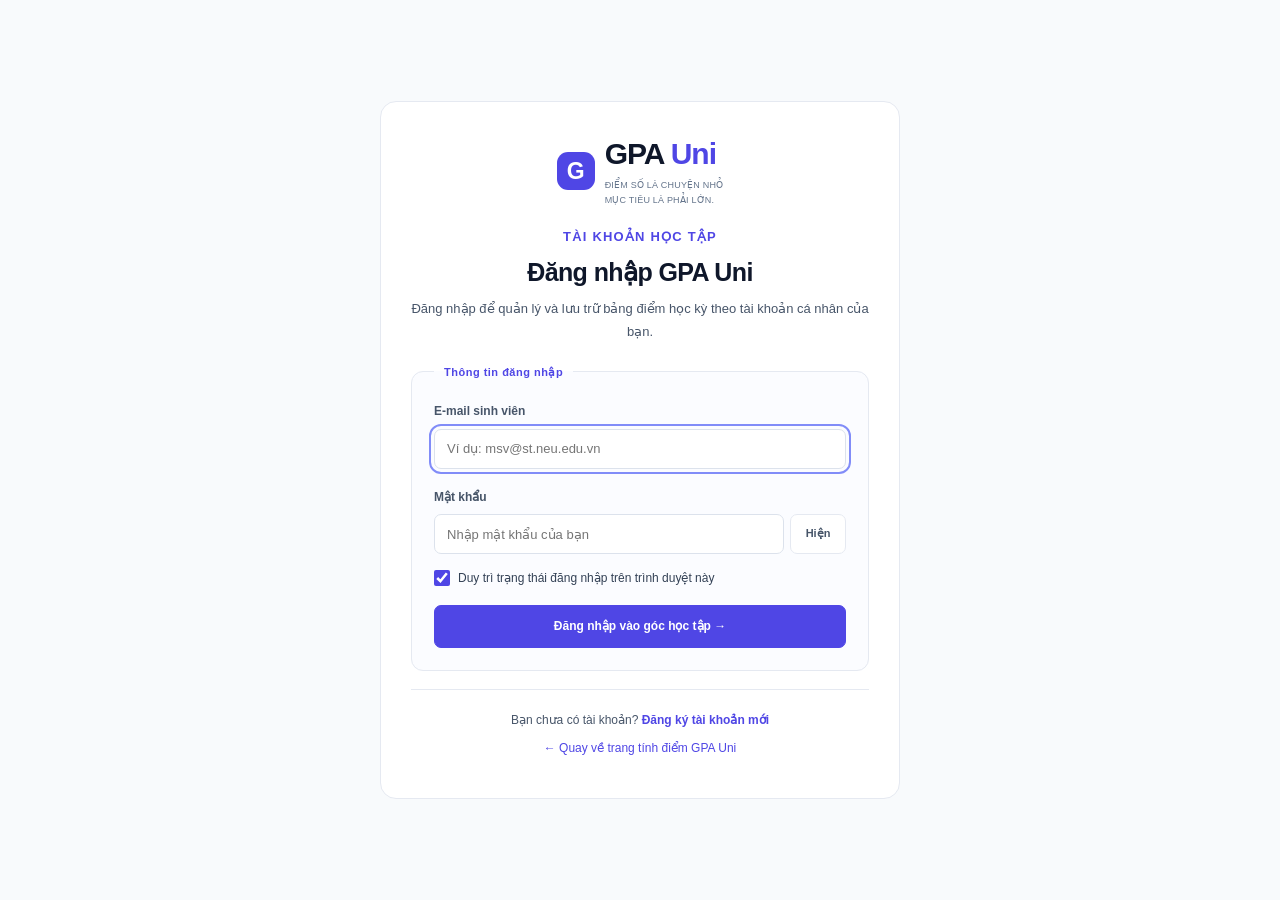
==== commit ec007f43: "Add files via upload" ====
--- a/login.html
+++ b/login.html
@@ -11,7 +11,14 @@
     <link rel="apple-touch-icon" sizes="180x180" href="images/favicon/apple-touch-icon.png">
     <link rel="icon" type="image/png" sizes="32x32" href="images/favicon/favicon-32x32.png">
     <link rel="icon" type="image/png" sizes="16x16" href="images/favicon/favicon-16x16.png">
-    <link rel="manifest" href="webmanifest.json">
+    <script>
+        if (location.protocol.startsWith("http")) {
+            var lienKetManifest = document.createElement("link");
+            lienKetManifest.rel = "manifest";
+            lienKetManifest.href = "webmanifest.json";
+            document.head.appendChild(lienKetManifest);
+        }
+    </script>
 </head>
 <body class="trang-auth">
     <main class="khung-auth">
@@ -30,7 +37,6 @@
             </header>
 
             <p id="thong-bao-auth" class="hop-thong-bao" role="status" aria-live="polite"></p>
-
             <form id="form-dang-nhap" action="#" method="post" onsubmit="xuLyDangNhap(); return false;" novalidate>
                 <fieldset class="nhom-truong">
                     <legend>Thông tin đăng nhập</legend>
--- a/style.css
+++ b/style.css
@@ -1,1763 +1,2602 @@
-* {
-    box-sizing: border-box;
-}
-
-body {
-    margin: 0;
-    background-color: #f8fafc;
-    color: #0f172a;
-    font-family: Arial, sans-serif;
-    font-size: 14px;
-    line-height: 1.7;
-}
-
-a {
-    color: #4f46e5;
-    text-decoration: none;
-}
-
-a:hover {
-    color: #3730a3;
-}
-
-h1, h2, h3, p {
-    margin-top: 0;
-}
-
-h1 {
-    font-size: 30px;
-    line-height: 1.45;
-    letter-spacing: -0.6px;
-}
-
-h2 {
-    font-size: 20px;
-    margin-bottom: 8px;
-}
-
-h3 {
-    font-size: 15px;
-    margin-bottom: 8px;
-}
-
-p {
-    color: #64748b;
-    margin-bottom: 16px;
-}
-
-button, input, select, textarea {
-    font-family: Arial, sans-serif;
-}
-
-button, a {
-    cursor: pointer;
-}
-
-button:focus, a:focus, input:focus, select:focus, textarea:focus {
-    outline: 2px solid #818cf8;
-    outline-offset: 3px;
-}
-
-.thanh-ben {
-    position: fixed;
-    top: 0;
-    bottom: 0;
-    left: 0;
-    width: 260px;
-    padding: 30px 18px 18px;
-    background-color: #ffffff;
-    border-right: 1px solid #e5e9f1;
-    display: flex;
-    flex-direction: column;
-    overflow-y: auto;
-    z-index: 10;
-}
-
-.thuong-hieu {
-    display: flex;
-    align-items: center;
-    gap: 10px;
-    color: #0f172a;
-    padding: 0 7px;
-}
-
-.thuong-hieu strong {
-    display: block;
-    font-size: 30px;
-    line-height: 1.3;
-    letter-spacing: -1px;
-}
-
-.thuong-hieu b {
-    color: #4f46e5;
-}
-
-.thuong-hieu small {
-    display: block;
-    margin-top: 5px;
-    color: #64748b;
-    font-size: 9px;
-    letter-spacing: 0.2px;
-}
-
-.logo-hinh {
-    width: 38px;
-    height: 38px;
-    border-radius: 11px;
-    background-color: #4f46e5;
-    color: #ffffff;
-    text-align: center;
-    line-height: 38px;
-    font-size: 23px;
-    font-weight: bold;
-}
-
-.nhan-menu {
-    margin: 39px 13px 13px;
-    color: #7b879b;
-    font-size: 10px;
-    letter-spacing: 1.3px;
-    font-weight: bold;
-}
-
-nav a {
-    display: flex;
-    align-items: center;
-    gap: 11px;
-    padding: 11px 11px;
-    margin-bottom: 5px;
-    border-radius: 8px;
-    color: #5b6578;
-    font-size: 12px;
-}
-
-nav a:hover {
-    background-color: #f8fafc;
-}
-
-nav a.dang-chon {
-    background-color: #eef2ff;
-    color: #4f46e5;
-    font-weight: bold;
-}
-
-.bieu-tuong {
-    display: inline-block;
-    width: 20px;
-    font-size: 16px;
-    line-height: 2;
-    text-align: center;
-}
-
-nav hr {
-    border: 0;
-    border-top: 1px solid #e5e9f1;
-    margin: 20px 12px;
-}
-
-.cuoi-menu {
-    margin-top: auto;
-    padding-top: 30px;
-}
-
-.the-luu-nho {
-    padding: 17px;
-    background-color: #fbfcff;
-    border: 1px solid #e5e9f1;
-    border-radius: 12px;
-}
-
-.the-luu-nho .bieu-tuong {
-    color: #4f46e5;
-}
-
-.the-luu-nho h3 {
-    margin-top: 10px;
-    font-size: 15px;
-}
-
-.the-luu-nho p {
-    font-size: 12px;
-    line-height: 1.8;
-    margin-bottom: 9px;
-}
-
-.the-luu-nho a {
-    font-size: 12px;
-    font-weight: bold;
-}
-
-.ban-quyen {
-    display: flex;
-    justify-content: space-between;
-    font-size: 10px;
-    margin: 20px 6px 0;
-}
-
-
-.khung-trang {
-    margin-left: 260px;
-}
-
-.thanh-tren {
-    height: 75px;
-    padding: 0 36px;
-    border-bottom: 1px solid #e5e9f1;
-    background-color: #ffffff;
-    display: flex;
-    align-items: center;
-    justify-content: space-between;
-    gap: 15px;
-}
-
-.duong-dan {
-    display: flex;
-    align-items: center;
-    gap: 14px;
-    color: #64748b;
-    font-size: 16px;
-}
-
-.duong-dan strong {
-    color: #334155;
-    font-weight: normal;
-}
-
-.trang-thai {
-    display: flex;
-    align-items: center;
-    gap: 8px;
-    color: #64748b;
-    font-size: 14px;
-}
-
-.cham-xanh {
-    width: 6px;
-    height: 6px;
-    border-radius: 50%;
-    background-color: #10b981;
-}
-
-.anh-dai-dien {
-    width: 38px;
-    height: 38px;
-    line-height: 38px;
-    margin-left: 15px;
-    border: 1px solid #e0e7ff;
-    border-radius: 50%;
-    text-align: center;
-    color: #4f46e5;
-    background-color: #eef2ff;
-    font-size: 14px;
-    font-weight: bold;
-}
-
-.nut-menu {
-    display: none;
-}
-
-main {
-    max-width: 1400px;
-    min-height: 80vh;
-    padding: 32px 36px 15px;
-    margin: 0 auto;
-}
-
-main:focus {
-    outline: none;
-}
-
-.trang {
-    display: none;
-}
-
-#trang-chu, #tinh-gpa {
-    display: block;
-}
-
-.dong-nho {
-    color: #4f46e5;
-    font-size: 10px;
-    font-weight: bold;
-    letter-spacing: 1.2px;
-}
-
-.gioi-thieu {
-    display: flex;
-    align-items: center;
-    background-color: #eff1ff;
-    border: 1px solid #e0e5fc;
-    border-radius: 16px;
-    min-height: 270px;
-    padding: 30px 32px;
-}
-
-.loi-chao {
-    flex: 3;
-}
-
-.loi-chao h1 {
-    margin: 12px 0 14px;
-    font-size: 31px;
-}
-
-.loi-chao h1 span {
-    color: #4f46e5;
-}
-
-.loi-chao > p {
-    max-width: 425px;
-    font-size: 12px;
-    line-height: 1.9;
-}
-
-.minh-hoa {
-    flex: 2;
-    height: 285px;
-    position: relative;
-    display: flex;
-    align-items: center;
-    justify-content: center;
-}
-
-.vong-tron {
-    position: absolute;
-    width: 245px;
-    height: 235px;
-    border: 1px solid #d7def9;
-    border-radius: 50%;
-}
-
-.the-minh-hoa {
-    position: relative;
-    width: 210px;
-    padding: 20px;
-    border: 1px solid #e0e5fc;
-    border-radius: 14px;
-    background-color: #ffffff;
-    transform: rotate(-5deg);
-}
-
-.the-minh-hoa p {
-    font-size: 13px;
-    margin-bottom: 12px;
-}
-
-.the-minh-hoa h3 {
-    font-size: 18px;
-    line-height: 1.6;
-}
-
-.the-minh-hoa small {
-    font-size: 11px;
-    color: #94a3b8;
-}
-
-.cac-cot {
-    display: flex;
-    align-items: flex-end;
-    gap: 8px;
-    height: 66px;
-    margin: 13px 0 8px;
-}
-
-.cac-cot span {
-    flex: 1;
-    background-color: #e0e7ff;
-    border-radius: 4px 4px 0 0;
-}
-
-.cac-cot .cot-1 {
-    height: 24%;
-}
-
-.cac-cot .cot-2 {
-    height: 45%;
-}
-
-.cac-cot .cot-3 {
-    height: 37%;
-}
-
-.cac-cot .cot-4 {
-    height: 63%;
-}
-
-.cac-cot .cot-5 {
-    height: 82%;
-    background-color: #a5b4fc;
-}
-
-.cac-cot .cot-6 {
-    height: 100%;
-    background-color: #6366f1;
-}
-
-.nhan-minh-hoa {
-    position: absolute;
-    bottom: 0px;
-    right: 0px;
-    padding: 10px 13px;
-    background-color: #ffffff;
-    border: 1px solid #e0e5fc;
-    border-radius: 9px;
-    font-size: 10px;
-    transform: rotate(3deg);
-}
-
-.nhan-minh-hoa span {
-    color: #059669;
-    margin-right: 6px;
-}
-
-.cac-cong-cu {
-    display: flex;
-    gap: 15px;
-    margin: 23px 0 26px;
-}
-
-.the-cong-cu {
-    flex: 1;
-    min-width: 0;
-    display: flex;
-    align-items: center;
-    gap: 13px;
-    padding: 18px;
-    border: 1px solid #e5e9f1;
-    border-radius: 12px;
-    background-color: #ffffff;
-    color: #0f172a;
-}
-
-.the-cong-cu:hover {
-    border-color: #a5b4fc;
-}
-
-.the-cong-cu strong {
-    display: block;
-    font-size: 15px;
-}
-
-.the-cong-cu small {
-    display: block;
-    font-size: 11px;
-    color: #64748b;
-    margin-top: 3px;
-}
-
-.the-cong-cu > b {
-    margin-left: auto;
-    font-weight: normal;
-    color: #94a3b8;
-}
-
-.o-bieu-tuong {
-    width: 40px;
-    height: 40px;
-    line-height: 40px;
-    text-align: center;
-    border-radius: 10px;
-    background-color: #eef2ff;
-    color: #4f46e5;
-    font-size: 26px;
-    flex-shrink: 0;
-}
-
-.o-bieu-tuong.xanh-la {
-    background-color: #ecfdf5;
-    color: #059669;
-}
-
-.o-bieu-tuong.mau-cam {
-    background-color: #fff7ed;
-    color: #b45309;
-}
-
-.dau-trang {
-    display: flex;
-    justify-content: space-between;
-    align-items: center;
-    margin-bottom: 24px;
-    gap: 20px;
-}
-
-.dau-trang h1 {
-    font-size: 27px;
-    margin-bottom: 7px;
-}
-
-.dau-trang p {
-    font-size: 12px;
-    margin-bottom: 0;
-}
-
-.dau-trang .dong-nho {
-    font-size: 9px;
-    margin-bottom: 8px;
-}
-
-.bo-cuc-tinh {
-    display: flex;
-    align-items: flex-start;
-    gap: 22px;
-}
-
-.cot-nhap {
-    flex: 1;
-    min-width: 0;
-}
-
-.cot-ket-qua {
-    width: 280px;
-    flex-shrink: 0;
-    position: sticky;
-    top: 24px;
-}
-
-.the-nhap {
-    border: 1px solid #e5e9f1;
-    border-radius: 14px;
-    background-color: #ffffff;
-    overflow: hidden;
-}
-
-.dau-the {
-    display: flex;
-    align-items: flex-start;
-    justify-content: space-between;
-    gap: 14px;
-    padding: 21px 22px 10px;
-}
-
-.dau-the h2 {
-    font-size: 20px;
-    margin-bottom: 5px;
-}
-
-.dau-the p {
-    font-size: 11px;
-    margin: 0;
-}
-
-.cai-dat {
-    display: flex;
-    gap: 16px;
-    padding: 14px 22px 0;
-}
-
-.cai-dat > div {
-    flex: 1;
-    min-width: 0;
-}
-
-.cau-hinh {
-    display: flex;
-    align-items: center;
-    flex-wrap: wrap;
-    gap: 6px;
-    padding: 0 22px 14px;
-    margin: 0;
-    font-size: 10px;
-}
-
-.nhan {
-    display: inline-block;
-    padding: 3px 7px;
-    background-color: #eef2ff;
-    border-radius: 5px;
-    color: #4f46e5;
-    font-size: 9px;
-}
-
-label {
-    display: block;
-    font-size: 12px;
-    font-weight: bold;
-    color: #475569;
-    margin-bottom: 7px;
-}
-
-input, select, textarea {
-    width: 100%;
-    padding: 10px 12px;
-    border: 1px solid #dce2ec;
-    border-radius: 7px;
-    background-color: #ffffff;
-    color: #0f172a;
-    font-size: 13px;
-    margin-bottom: 16px;
-    min-height: 40px;
-}
-
-input[type="checkbox"] {
-    width: 16px;
-    min-height: 16px;
-    height: 16px;
-    margin: 0;
-}
-
-textarea {
-    resize: vertical;
-}
-
-button, .nut {
-    display: inline-block;
-    padding: 10px 15px;
-    min-height: 40px;
-    background-color: #4f46e5;
-    color: #ffffff;
-    border: 1px solid #4f46e5;
-    border-radius: 7px;
-    font-size: 11px;
-    font-weight: bold;
-    line-height: 1.6;
-    text-align: center;
-}
-
-button:hover, .nut:hover {
-    background-color: #4338ca;
-    color: #ffffff;
-}
-
-.nut span {
-    margin-left: 9px;
-}
-
-.nut-phu {
-    background-color: #ffffff;
-    color: #475569;
-    border-color: #e2e8f0;
-}
-
-.nut-phu:hover {
-    background-color: #f1f5f9;
-    color: #4338ca;
-}
-
-.nut-nhe {
-    background-color: #eef2ff;
-    color: #4f46e5;
-    border-color: #e0e7ff;
-}
-
-.nut-chu {
-    background: none;
-    border: 0;
-    color: #4f46e5;
-    padding: 5px 0;
-    min-height: 30px;
-    font-size: 11px;
-}
-
-.nut-chu:hover {
-    color: #3730a3;
-    background: none;
-    text-decoration: underline;
-}
-
-.nhom-nut {
-    display: flex;
-    gap: 9px;
-    flex-wrap: wrap;
-    margin: 17px 0 0;
-}
-
-
-table {
-    width: 100%;
-    border-collapse: collapse;
-    font-size: 12px;
-}
-
-caption {
-    text-align: left;
-    font-size: 10px;
-    color: #64748b;
-    padding: 0 22px 8px;
-}
-
-th, td {
-    padding: 11px 10px;
-    border-bottom: 1px solid #e9edf3;
-    text-align: left;
-    vertical-align: top;
-}
-
-th {
-    color: #718096;
-    background-color: #f8fafc;
-    font-size: 10px;
-    font-weight: normal;
-}
-
-.bang-mon {
-    table-layout: fixed;
-}
-
-.bang-mon th:first-child {
-    width: 45px;
-}
-
-.bang-mon th:nth-child(3) {
-    width: 76px;
-}
-
-.bang-mon th:nth-child(4) {
-    width: 80px;
-}
-
-.bang-mon th:last-child {
-    width: 51px;
-}
-
-.bang-mon td {
-    padding: 12px 5px;
-}
-
-.bang-mon td:first-child {
-    text-align: center;
-    padding-top: 25px;
-}
-
-.bang-mon input {
-    min-width: 0;
-    padding: 9px 7px;
-    margin: 0;
-    font-size: 12px;
-}
-
-.bang-mon td:nth-child(2) input {
-    border-color: #edf0f5;
-}
-
-.bang-mon .xoa {
-    padding: 9px 6px;
-    min-height: 36px;
-    border: 0;
-    background: none;
-    color: #7b879b;
-    font-size: 10px;
-    font-weight: normal;
-}
-
-.bang-mon .xoa:hover {
-    background-color: #fff1f2;
-    color: #be123c;
-}
-
-.nhan-di-dong {
-    display: none;
-}
-
-.cuoi-bang {
-    display: flex;
-    align-items: center;
-    gap: 14px;
-    padding: 17px 22px;
-}
-
-.cuoi-bang p {
-    font-size: 9px;
-    margin: 0 0 0 auto;
-}
-
-.hang-tinh {
-    padding: 0 22px 21px;
-}
-
-.hang-tinh > button {
-    width: 100%;
-}
-
-.loi {
-    display: block;
-    font-size: 11px;
-    color: #b91c1c;
-    margin: 5px 0;
-}
-
-input[aria-invalid="true"] {
-    border-color: #f87171;
-    background-color: #fffafa;
-}
-
-.loi-ich {
-    display: flex;
-    gap: 30px;
-    flex-wrap: wrap;
-    margin: 18px 10px 10px;
-    font-size: 12px;
-    color: #2dbc5f;
-}
-
-.cac-buoc {
-    display: flex;
-    gap: 14px;
-    margin: 24px 0 8px;
-}
-
-.cac-buoc > div {
-    flex: 1;
-    display: flex;
-    align-items: flex-start;
-    gap: 9px;
-}
-
-.cac-buoc > div > span {
-    width: 40px;
-    height: 40px;
-    line-height: 40px;
-    text-align: center;
-    flex-shrink: 0;
-    border: 1px solid #e5e9f1;
-    background-color: #ffffff;
-    color: #4f46e5;
-    border-radius: 50%;
-    font-size: 13px;
-}
-
-.cac-buoc p {
-    margin: 0;
-}
-
-.cac-buoc strong {
-    display: block;
-    color: #334155;
-    font-size: 15px;
-}
-
-.cac-buoc small {
-    display: block;
-    font-size: 13px;
-}
-
-.ket-qua {
-    padding: 23px;
-    border-radius: 14px;
-    background-color: #302b79;
-    color: #ffffff;
-}
-
-.ket-qua h3 {
-    color: #c8c7ef;
-    font-size: 13px;
-    letter-spacing: 1.4px;
-    margin-bottom: 23px;
-}
-
-.vong-diem {
-    width: 154px;
-    height: 154px;
-    margin: 0 auto 17px;
-    border: 7px solid #59539b;
-    border-radius: 50%;
-    display: flex;
-    align-items: center;
-    justify-content: center;
-    flex-direction: column;
-}
-
-.vong-diem strong {
-    font-size: 42px;
-    line-height: 1.3;
-}
-
-.vong-diem span {
-    font-size: 13px;
-    color: #c9c7eb;
-}
-
-.ket-qua .xep-loai {
-    width: 150px;
-    text-align: center;
-    margin: 0 auto 22px;
-    padding: 4px 11px;
-    border-radius: 16px;
-    background-color: #454087;
-    color: #e0e7ff;
-    font-size: 13px;
-}
-
-.thong-ke {
-    display: flex;
-    padding: 16px 0;
-    margin-bottom: 16px;
-    border-top: 1px solid #504a8d;
-    border-bottom: 1px solid #504a8d;
-}
-
-.thong-ke > div {
-    width: 50%;
-}
-
-.thong-ke > div + div {
-    border-left: 1px solid #504a8d;
-    padding-left: 17px;
-}
-
-.thong-ke strong {
-    display: block;
-    font-size: 21px;
-}
-
-.thong-ke span {
-    display: block;
-    color: #c9c7eb;
-    font-size: 13px;
-}
-
-.ket-qua p {
-    color: #d1cfee;
-    font-size: 13px;
-    line-height: 1.9;
-    margin: 10px 0 0;
-}
-
-.ket-qua #phep-tinh {
-    color: #c7d2fe;
-}
-
-.meo-nho {
-    border: 1px solid #e5e9f1;
-    border-radius: 12px;
-    background-color: #ffffff;
-    margin-top: 17px;
-    padding: 18px;
-}
-
-.meo-nho h3 {
-    font-size: 11px;
-}
-
-.meo-nho h3 span {
-    color: #b7791f;
-    font-size: 19px;
-    margin-right: 6px;
-}
-
-.meo-nho p {
-    font-size: 13px;
-    line-height: 1.9;
-    margin-bottom: 9px;
-}
-
-.meo-nho a {
-    font-size: 13px;
-}
-
-.the-noi-dung {
-    padding: 28px;
-    background-color: #ffffff;
-    border: 1px solid #e5e9f1;
-    border-radius: 14px;
-}
-
-.the-noi-dung > h2 {
-    font-size: 25px;
-}
-
-.the-noi-dung > p {
-    font-size: 13px;
-}
-
-.the-noi-dung .so-muc {
-    font-size: 13px;
-    color: #4f46e5;
-    font-weight: bold;
-    letter-spacing: 1px;
-}
-
-.the-noi-dung .ghi-chu {
-    font-size: 13px;
-}
-
-.luu-du-lieu {
-    margin-top: 25px;
-}
-
-.luu-du-lieu h3 {
-    font-size: 14px;
-}
-
-.luu-du-lieu p {
-    margin: 8px 0;
-}
-
-.hai-cot {
-    display: flex;
-    align-items: flex-start;
-    gap: 25px;
-}
-
-.cot {
-    flex: 1;
-    min-width: 0;
-}
-
-.chon {
-    display: flex;
-    align-items: flex-start;
-    gap: 8px;
-    font-weight: normal;
-    margin: 7px 0 20px;
-    font-size: 12px;
-}
-
-.chon input {
-    flex-shrink: 0;
-    margin-top: 2px;
-}
-
-.thong-bao, .cong-thuc {
-    padding: 17px;
-    margin-top: 18px;
-    background-color: #eef2ff;
-    border-left: 3px solid #6366f1;
-    border-radius: 0 8px 8px 0;
-    color: #4338ca;
-    font-size: 13px;
-}
-
-.luu-y {
-    padding: 13px 16px;
-    background-color: #fffbeb;
-    border: 1px solid #fde68a;
-    border-radius: 8px;
-    color: #92400e;
-}
-
-#huong-dan {
-    max-width: 900px;
-}
-
-#huong-dan h3 {
-    margin-top: 23px;
-}
-
-#huong-dan p, #huong-dan li {
-    font-size: 13px;
-    color: #64748b;
-}
-
-li {
-    margin-bottom: 8px;
-}
-
-#gop-y form {
-    max-width: 680px;
-}
-
-#gop-y button {
-    margin-bottom: 22px;
-}
-
-.nhom-nut-gop-y {
-    margin: 4px 0 20px;
-}
-
-#gop-y .nhom-nut-gop-y button {
-    margin-bottom: 0;
-}
-
-/* Lớp phủ mờ & khóa cuộn trang trên thiết bị di động */
-body.khoa-cuon-trang {
-    overflow: hidden;
-    height: 100vh;
-}
-
-.lop-phu-menu {
-    display: none;
-    position: fixed;
-    top: 0;
-    left: 0;
-    right: 0;
-    bottom: 0;
-    background-color: rgba(15, 23, 42, 0.55);
-    backdrop-filter: blur(2px);
-    z-index: 90;
-}
-
-.nut-dong-menu {
-    display: none;
-}
-
-/* Thẻ biểu đồ GPA tích lũy */
-.the-bieu-do-tich-luy {
-    margin: 18px 0 26px;
-    padding: 22px 24px;
-    background-color: #ffffff;
-    border: 1px solid #e5e9f1;
-    border-radius: 16px;
-    box-shadow: 0 8px 24px rgba(15, 23, 42, 0.05);
-}
-
-.dau-bieu-do-tich-luy {
-    display: flex;
-    align-items: flex-start;
-    justify-content: space-between;
-    gap: 12px;
-    margin-bottom: 14px;
-}
-
-.dau-bieu-do-tich-luy h3 {
-    font-size: 16px;
-    margin-bottom: 4px;
-    color: #0f172a;
-}
-
-.dau-bieu-do-tich-luy p {
-    font-size: 12px;
-    margin-bottom: 0;
-}
-
-.khung-svg-tich-luy {
-    width: 100%;
-    padding: 12px 10px 6px;
-    background: linear-gradient(180deg, #f8faff 0%, #ffffff 100%);
-    border: 1px solid #eef2ff;
-    border-radius: 12px;
-}
-
-#bieu-do-gpa-svg {
-    width: 100%;
-    height: auto;
-    max-height: 230px;
-    display: block;
-    overflow: visible;
-}
-
-.chan-bieu-do-tich-luy {
-    position: relative;
-    display: flex;
-    align-items: center;
-    justify-content: center;
-    padding: 16px 0 14px;
-    margin-top: 6px;
-    border-bottom: 1px solid #f1f5f9;
-}
-
-.khoi-diem-trung-tam {
-    text-align: center;
-}
-
-.dong-diem-lon {
-    display: inline-flex;
-    align-items: baseline;
-    justify-content: center;
-}
-
-#so-gpa-tich-luy-lon {
-    font-size: 34px;
-    font-weight: bold;
-    color: #0f172a;
-    line-height: 1.15;
-    letter-spacing: -0.8px;
-}
-
-.tren-bon {
-    font-size: 15px;
-    font-weight: bold;
-    color: #64748b;
-    margin-left: 4px;
-}
-
-.nhan-gpa-tich-luy {
-    display: block;
-    margin-top: 4px;
-    font-size: 10px;
-    font-weight: bold;
-    letter-spacing: 1.4px;
-    color: #64748b;
-    text-transform: uppercase;
-}
-
-.nhan-chenh-lech {
-    display: inline-block;
-    margin-top: 6px;
-    padding: 3px 10px;
-    border-radius: 999px;
-    font-size: 11px;
-    font-weight: bold;
-    background-color: #eef2ff;
-    color: #4f46e5;
-}
-
-.nhan-chenh-lech.tang {
-    background-color: #ecfdf5;
-    color: #047857;
-}
-
-.nhan-chenh-lech.giam {
-    background-color: #fffbeb;
-    color: #b45309;
-}
-
-.nhan-thang-diem {
-    position: absolute;
-    right: 0;
-    bottom: 16px;
-    display: inline-flex;
-    align-items: center;
-    gap: 5px;
-    min-height: 32px;
-    padding: 6px 14px;
-    border-radius: 999px;
-    border: 1px solid #dce2ec;
-    background-color: #ffffff;
-    color: #334155;
-    font-size: 11px;
-    font-weight: bold;
-    box-shadow: 0 2px 6px rgba(15, 23, 42, 0.04);
-    cursor: pointer;
-    transition: background-color 0.15s, border-color 0.15s, color 0.15s;
-}
-
-.nhan-thang-diem:hover {
-    background-color: #eef2ff;
-    border-color: #a5b4fc;
-    color: #4f46e5;
-}
-
-.bo-sung-moc-bieu-do {
-    padding-top: 14px;
-}
-
-.nhap-moc-nhanh {
-    display: flex;
-    align-items: flex-end;
-    gap: 12px;
-    flex-wrap: wrap;
-}
-
-.nhap-moc-nhanh > div {
-    flex: 1;
-    min-width: 140px;
-}
-
-.nhap-moc-nhanh input {
-    margin-bottom: 0;
-}
-
-.cum-nut-moc {
-    display: flex;
-    gap: 8px;
-    flex: 1.2;
-    min-width: 220px;
-}
-
-.cum-nut-moc button {
-    flex: 1;
-    white-space: nowrap;
-}
-
-.ghi-chu-bieu-do {
-    font-size: 11px;
-    color: #64748b;
-    margin: 8px 0 0;
-}
-
-footer {
-    display: flex;
-    justify-content: space-between;
-    gap: 20px;
-    max-width: 1400px;
-    margin: 0 auto;
-    padding: 20px 36px;
-    color: #7b879b;
-    font-size: 10px;
-}
-
-footer a {
-    color: #7b879b;
-}
-
-@media (max-width: 1150px) {
-    .thanh-ben {
-        width: 210px;
-        padding-left: 12px;
-        padding-right: 12px;
-    }
-
-    .khung-trang {
-        margin-left: 210px;
-    }
-
-    main {
-        padding: 26px 23px 15px;
-    }
-
-    .thanh-tren {
-        padding: 0 23px;
-    }
-
-    .loi-chao h1 {
-        font-size: 26px;
-    }
-
-    .gioi-thieu {
-        padding: 25px;
-    }
-
-    .minh-hoa {
-        flex: 1.5;
-    }
-
-    .the-minh-hoa {
-        width: 170px;
-        padding: 17px;
-    }
-
-    .vong-tron {
-        width: 205px;
-        height: 205px;
-    }
-
-    .nhan-minh-hoa {
-        font-size: 8px;
-        right: -6px;
-    }
-
-    .cot-ket-qua {
-        width: 245px;
-    }
-
-    .bo-cuc-tinh {
-        gap: 17px;
-    }
-
-    .the-cong-cu {
-        padding: 15px 12px;
-        gap: 9px;
-    }
-
-    .the-cong-cu > b {
-        display: none;
-    }
-
-    .the-cong-cu strong {
-        font-size: 11px;
-    }
-
-    .the-cong-cu small {
-        font-size: 8px;
-    }
-
-    .dau-the, .cuoi-bang {
-        padding-left: 16px;
-        padding-right: 16px;
-    }
-
-    .cai-dat {
-        padding-left: 16px;
-        padding-right: 16px;
-    }
-
-    .cau-hinh {
-        padding-left: 16px;
-        padding-right: 16px;
-    }
-
-    .bang-mon th:nth-child(3), .bang-mon th:nth-child(4) {
-        width: 62px;
-    }
-
-    .cac-buoc small {
-        font-size: 8px;
-    }
-
-}
-
-@media (max-width: 950px) {
-    .minh-hoa {
-        display: none;
-    }
-
-    .bo-cuc-tinh {
-        flex-direction: column;
-    }
-
-    .cot-nhap {
-        width: 100%;
-    }
-
-    .cot-ket-qua {
-        width: 100%;
-        position: static;
-        display: flex;
-        gap: 18px;
-    }
-
-    .ket-qua, .meo-nho {
-        width: 50%;
-    }
-
-    .meo-nho {
-        margin-top: 0;
-        align-self: flex-start;
-    }
-
-    .cac-cong-cu {
-        gap: 10px;
-    }
-
-    .the-cong-cu {
-        display: block;
-    }
-
-    .the-cong-cu .o-bieu-tuong {
-        display: block;
-        margin-bottom: 8px;
-    }
-
-    .hai-cot {
-        gap: 18px;
-    }
-
-    .thanh-tren .anh-dai-dien {
-        display: none;
-    }
-
-}
-
-@media (max-width: 760px) {
-    .lop-phu-menu.hien-lop-phu {
-        display: block;
-    }
-
-    .thanh-ben {
-        display: none;
-        position: fixed;
-        top: 0;
-        left: 0;
-        bottom: 0;
-        height: 100vh;
-        width: 270px;
-        z-index: 100;
-        overflow-y: auto;
-        box-shadow: 8px 0 24px rgba(15, 23, 42, 0.25);
-        border-bottom: 1px solid #e5e9f1;
-    }
-
-    .thanh-ben.menu-mo {
-        display: flex;
-    }
-
-    .nut-dong-menu {
-        display: inline-flex;
-        align-items: center;
-        justify-content: center;
-        position: absolute;
-        top: 14px;
-        right: 12px;
-        width: 32px;
-        height: 32px;
-        min-height: 32px;
-        padding: 0;
-        border: 1px solid #e2e8f0;
-        border-radius: 8px;
-        background-color: #f8fafc;
-        color: #475569;
-        font-size: 14px;
-        line-height: 1;
-    }
-
-    .nut-dong-menu:hover {
-        background-color: #fee2e2;
-        border-color: #fca5a5;
-        color: #b91c1c;
-    }
-
-    .khung-trang {
-        margin-left: 0;
-    }
-
-    .nut-menu {
-        display: inline-block;
-        padding: 4px 8px;
-        min-height: 34px;
-        border: 0;
-        background: none;
-        color: #64748b;
-        font-size: 19px;
-    }
-
-    .thanh-tren {
-        height: 62px;
-        padding: 0 16px;
-    }
-
-    .duong-dan {
-        gap: 8px;
-        font-size: 11px;
-    }
-
-    .trang-thai {
-        font-size: 9px;
-    }
-
-    main {
-        padding: 22px 18px 12px;
-    }
-
-    .loi-chao h1 {
-        font-size: 29px;
-    }
-
-    .hai-cot {
-        flex-direction: column;
-    }
-
-    .cot {
-        width: 100%;
-    }
-
-    .the-noi-dung {
-        padding: 22px;
-    }
-
-    footer {
-        padding: 20px 18px;
-        font-size: 9px;
-        flex-wrap: wrap;
-    }
-
-}
-
-@media (max-width: 480px) {
-    .ten-khong-gian, .dau-chia {
-        display: none;
-    }
-
-    .trang-thai {
-        font-size: 8px;
-    }
-
-    .thanh-tren {
-        padding: 0 12px;
-    }
-
-    main {
-        padding: 18px 14px 12px;
-    }
-
-    .gioi-thieu {
-        padding: 22px;
-    }
-
-    .loi-chao h1 {
-        font-size: 25px;
-        letter-spacing: -0.5px;
-    }
-
-    .loi-chao > p {
-        font-size: 11px;
-    }
-
-    .loi-chao .dong-nho {
-        font-size: 8px;
-    }
-
-    .loi-chao .nut {
-        font-size: 10px;
-        padding: 9px 11px;
-    }
-
-    .cac-cong-cu {
-        gap: 8px;
-        margin-top: 16px;
-    }
-
-    .the-cong-cu {
-        padding: 13px 10px;
-        border-radius: 10px;
-    }
-
-    .the-cong-cu strong {
-        font-size: 10px;
-    }
-
-    .the-cong-cu small {
-        font-size: 8px;
-        line-height: 1.7;
-    }
-
-    .o-bieu-tuong {
-        width: 31px;
-        height: 31px;
-        line-height: 31px;
-        font-size: 21px;
-    }
-
-    .dau-the {
-        flex-wrap: wrap;
-        gap: 6px;
-    }
-
-    .dau-the h2 {
-        font-size: 16px;
-    }
-
-    .cai-dat {
-        flex-direction: column;
-        gap: 0;
-    }
-
-    .cot-ket-qua {
-        flex-direction: column;
-    }
-
-    .ket-qua, .meo-nho {
-        width: 100%;
-    }
-
-    .ket-qua {
-        padding: 24px;
-    }
-
-    .thong-ke {
-        text-align: center;
-    }
-
-    .ket-qua p, .meo-nho p {
-        font-size: 11px;
-    }
-
-    .dau-trang {
-        flex-wrap: wrap;
-        gap: 12px;
-    }
-
-    .dau-trang h1 {
-        font-size: 25px;
-    }
-
-    .the-noi-dung {
-        padding: 19px;
-    }
-
-    .the-noi-dung > h2 {
-        font-size: 22px;
-    }
-
-    .the-bieu-do-tich-luy {
-        padding: 16px 14px;
-    }
-
-    .dau-bieu-do-tich-luy {
-        flex-direction: column;
-        gap: 6px;
-    }
-
-    .chan-bieu-do-tich-luy {
-        flex-direction: column;
-        gap: 10px;
-        padding: 14px 0 12px;
-    }
-
-    .nhan-thang-diem {
-        position: static;
-    }
-
-    #so-gpa-tich-luy-lon {
-        font-size: 30px;
-    }
-
-    .nhap-moc-nhanh {
-        flex-direction: column;
-        align-items: stretch;
-    }
-
-    .cum-nut-moc {
-        min-width: 0;
-        flex-direction: column;
-    }
-
-    .cac-buoc {
-        gap: 10px;
-        flex-wrap: wrap;
-    }
-
-    .cac-buoc > div {
-        min-width: 130px;
-    }
-
-    .loi-ich {
-        font-size: 8px;
-        gap: 8px;
-    }
-
-    .cuoi-bang {
-        flex-wrap: wrap;
-        gap: 12px;
-    }
-
-    .cuoi-bang p {
-        font-size: 8px;
-    }
-
-    .bang-mon, .bang-mon tbody {
-        display: block;
-    }
-
-    .bang-mon caption {
-        display: block;
-        width: 100%;
-    }
-
-    .bang-mon thead {
-        display: none;
-    }
-
-    .bang-mon tr {
-        display: flex;
-        flex-wrap: wrap;
-        padding: 14px 16px;
-        border-top: 1px solid #e9edf3;
-    }
-    
-    .bang-mon td {
-        display: block;
-        border: 0;
-        padding: 6px;
-    }
-
-    .bang-mon td:first-child {
-        width: 10%;
-        padding: 30px 4px 0 0;
-    }
-
-    .bang-mon td:nth-child(2) {
-        width: 90%;
-    }
-
-    .bang-mon td:nth-child(3) {
-        width: 40%;
-        margin-left: 10%;
-    }
-
-    .bang-mon td:nth-child(4) {
-        width: 40%;
-    }
-
-    .bang-mon td:last-child {
-        width: 10%;
-        padding-left: 0;
-        padding-top: 30px;
-    }
-
-    .bang-mon td:nth-child(2) input {
-        border-color: #dce2ec;
-    }
-
-    .nhan-di-dong {
-        display: block;
-        color: #64748b;
-        font-size: 10px;
-        margin-bottom: 4px;
-    }
-
-    .bang-mon input {
-        font-size: 13px;
-    }
-
-}
+:root {
+    /* Màu sắc thương hiệu */
+    --mau-chu-dao: #4f46e5;
+    --mau-chu-dao-hover: #3730a3;
+    --mau-chu-dao-nhat: #e0e7ff;
+    --mau-chu-dao-nhan: #4338ca;
+
+    /* Màu nền & bề mặt thẻ */
+    --mau-nen-chinh: #f8fafc;
+    --mau-nen-the: #ffffff;
+    --mau-nen-phu: #f1f5f9;
+    --mau-nen-xam-nhat: #f8fafc;
+
+    /* Màu chữ & văn bản */
+    --mau-chu-chinh: #0f172a;
+    --mau-chu-phu: #64748b;
+    --mau-chu-nhe: #94a3b8;
+
+    /* Đường viền & phân cách */
+    --mau-duong-vien: #e2e8f0;
+    --mau-duong-vien-nhat: #e9edf3;
+    --mau-duong-vien-dam: #cbd5e1;
+
+    /* Màu trạng thái */
+    --mau-thanh-cong: #10b981;
+    --mau-thanh-cong-nhat: #ecfdf5;
+    --mau-canh-bao: #f59e0b;
+    --mau-canh-bao-nhat: #fffbeb;
+    --mau-nguy-hiem: #ef4444;
+    --mau-nguy-hiem-nhat: #fee2e2;
+
+    /* Bo góc */
+    --bo-goc-xs: 4px;
+    --bo-goc-sm: 6px;
+    --bo-goc-md: 10px;
+    --bo-goc-lg: 14px;
+    --bo-goc-xl: 18px;
+    --bo-goc-tron: 9999px;
+
+    /* Đổ bóng */
+    --do-bong-the: 0 1px 3px rgba(0, 0, 0, 0.05);
+    --do-bong-noi: 0 4px 6px -1px rgba(0, 0, 0, 0.07), 0 2px 4px -2px rgba(0, 0, 0, 0.05);
+}
+
+* {
+    box-sizing: border-box;
+}
+
+body {
+    margin: 0;
+    background-color: var(--mau-nen-chinh);
+    color: var(--mau-chu-chinh);
+    font-family: Arial, sans-serif;
+    font-size: 14px;
+    line-height: 1.7;
+}
+
+a {
+    color: var(--mau-chu-dao);
+    text-decoration: none;
+}
+
+a:hover {
+    color: var(--mau-chu-dao-hover);
+}
+
+h1, h2, h3, p {
+    margin-top: 0;
+}
+
+h1 {
+    font-size: 30px;
+    line-height: 1.45;
+    letter-spacing: -0.6px;
+}
+
+h2 {
+    font-size: 20px;
+    margin-bottom: 8px;
+}
+
+h3 {
+    font-size: 15px;
+    margin-bottom: 8px;
+}
+
+p {
+    color: var(--mau-chu-phu);
+    margin-bottom: 16px;
+}
+
+button, input, select, textarea {
+    font-family: Arial, sans-serif;
+}
+
+button, a {
+    cursor: pointer;
+}
+
+button:focus, a:focus, input:focus, select:focus, textarea:focus {
+    outline: 2px solid #818cf8;
+    outline-offset: 3px;
+}
+
+.thanh-ben {
+    position: fixed;
+    top: 0;
+    bottom: 0;
+    left: 0;
+    width: 260px;
+    padding: 30px 18px 18px;
+    background-color: #ffffff;
+    border-right: 1px solid #e5e9f1;
+    display: flex;
+    flex-direction: column;
+    overflow-y: auto;
+    z-index: 10;
+}
+
+.thuong-hieu {
+    display: flex;
+    align-items: center;
+    gap: 10px;
+    color: #0f172a;
+    padding: 0 7px;
+}
+
+.thuong-hieu strong {
+    display: block;
+    font-size: 30px;
+    line-height: 1.3;
+    letter-spacing: -1px;
+}
+
+.thuong-hieu b {
+    color: #4f46e5;
+}
+
+.thuong-hieu small {
+    display: block;
+    margin-top: 5px;
+    color: #64748b;
+    font-size: 9px;
+    letter-spacing: 0.2px;
+}
+
+.logo-hinh {
+    width: 38px;
+    height: 38px;
+    border-radius: 11px;
+    background-color: #4f46e5;
+    color: #ffffff;
+    text-align: center;
+    line-height: 38px;
+    font-size: 23px;
+    font-weight: bold;
+}
+
+.nhan-menu {
+    margin: 39px 13px 13px;
+    color: #7b879b;
+    font-size: 10px;
+    letter-spacing: 1.3px;
+    font-weight: bold;
+}
+
+nav a {
+    display: flex;
+    align-items: center;
+    gap: 11px;
+    padding: 11px 11px;
+    margin-bottom: 5px;
+    border-radius: 8px;
+    color: #5b6578;
+    font-size: 12px;
+}
+
+nav a:hover {
+    background-color: #f8fafc;
+}
+
+nav a.dang-chon {
+    background-color: #eef2ff;
+    color: #4f46e5;
+    font-weight: bold;
+}
+
+.bieu-tuong {
+    display: inline-block;
+    width: 20px;
+    font-size: 14px;
+    line-height: 2;
+    text-align: center;
+}
+
+nav hr {
+    border: 0;
+    border-top: 1px solid #e5e9f1;
+    margin: 20px 12px;
+}
+
+.cuoi-menu {
+    margin-top: auto;
+    padding-top: 30px;
+}
+
+.the-luu-nho {
+    padding: 17px;
+    background-color: #fbfcff;
+    border: 1px solid #e5e9f1;
+    border-radius: 12px;
+}
+
+.the-luu-nho .bieu-tuong {
+    color: #4f46e5;
+}
+
+.the-luu-nho h3 {
+    margin-top: 10px;
+    font-size: 15px;
+}
+
+.the-luu-nho p {
+    font-size: 12px;
+    line-height: 1.8;
+    margin-bottom: 9px;
+}
+
+.the-luu-nho a {
+    font-size: 12px;
+    font-weight: bold;
+}
+
+.ban-quyen {
+    display: flex;
+    justify-content: space-between;
+    font-size: 10px;
+    margin: 20px 6px 0;
+}
+
+
+.khung-trang {
+    margin-left: 260px;
+}
+
+.thanh-tren {
+    height: 75px;
+    padding: 0 36px;
+    border-bottom: 1px solid #e5e9f1;
+    background-color: #ffffff;
+    display: flex;
+    align-items: center;
+    justify-content: space-between;
+    gap: 15px;
+}
+
+.duong-dan {
+    display: flex;
+    align-items: center;
+    gap: 14px;
+    color: #64748b;
+    font-size: 16px;
+}
+
+.duong-dan strong {
+    color: #334155;
+    font-weight: normal;
+}
+
+.trang-thai {
+    display: flex;
+    align-items: center;
+    gap: 8px;
+    color: #64748b;
+    font-size: 14px;
+}
+
+.cham-xanh {
+    width: 6px;
+    height: 6px;
+    border-radius: 50%;
+    background-color: #10b981;
+}
+
+.anh-dai-dien {
+    width: 38px;
+    height: 38px;
+    line-height: 38px;
+    margin-left: 15px;
+    border: 1px solid #e0e7ff;
+    border-radius: 50%;
+    text-align: center;
+    color: #4f46e5;
+    background-color: #eef2ff;
+    font-size: 14px;
+    font-weight: bold;
+}
+
+.nut-menu {
+    display: none;
+}
+
+main {
+    max-width: 1400px;
+    min-height: 80vh;
+    padding: 32px 36px 15px;
+    margin: 0 auto;
+}
+
+main:focus {
+    outline: none;
+}
+
+.trang {
+    display: none;
+}
+
+#trang-chu, #tinh-gpa {
+    display: block;
+}
+
+.dong-nho {
+    color: #4f46e5;
+    font-size: 10px;
+    font-weight: bold;
+    letter-spacing: 1.2px;
+}
+
+.gioi-thieu {
+    display: flex;
+    align-items: center;
+    background-color: #eff1ff;
+    border: 1px solid #e0e5fc;
+    border-radius: 16px;
+    min-height: 270px;
+    padding: 30px 32px;
+}
+
+.loi-chao {
+    flex: 3;
+}
+
+.loi-chao h1 {
+    margin: 12px 0 14px;
+    font-size: 31px;
+}
+
+.loi-chao h1 span {
+    color: #4f46e5;
+}
+
+.loi-chao > p {
+    max-width: 425px;
+    font-size: 12px;
+    line-height: 1.9;
+}
+
+.minh-hoa {
+    flex: 2;
+    height: 285px;
+    position: relative;
+    display: flex;
+    align-items: center;
+    justify-content: center;
+}
+
+.vong-tron {
+    position: absolute;
+    width: 245px;
+    height: 235px;
+    border: 1px solid #d7def9;
+    border-radius: 50%;
+}
+
+.the-minh-hoa {
+    position: relative;
+    width: 210px;
+    padding: 20px;
+    border: 1px solid #e0e5fc;
+    border-radius: 14px;
+    background-color: #ffffff;
+    transform: rotate(-5deg);
+    flex-shrink: 0;
+}
+
+.the-minh-hoa p {
+    font-size: 13px;
+    margin-bottom: 12px;
+    white-space: nowrap;
+}
+
+.the-minh-hoa h3,
+.the-minh-hoa .tieu-de-minh-hoa {
+    font-size: 18px;
+    line-height: 1.5;
+    font-weight: 700;
+    margin-top: 0;
+    margin-bottom: 8px;
+    color: var(--mau-chu-chinh);
+    white-space: nowrap;
+}
+
+.the-minh-hoa small {
+    font-size: 11px;
+    color: #94a3b8;
+    white-space: nowrap;
+    display: block;
+}
+
+.cac-cot {
+    display: flex;
+    align-items: flex-end;
+    gap: 8px;
+    height: 66px;
+    margin: 13px 0 8px;
+}
+
+.cac-cot span {
+    flex: 1;
+    background-color: #e0e7ff;
+    border-radius: 4px 4px 0 0;
+}
+
+.cac-cot .cot-1 {
+    height: 24%;
+}
+
+.cac-cot .cot-2 {
+    height: 45%;
+}
+
+.cac-cot .cot-3 {
+    height: 37%;
+}
+
+.cac-cot .cot-4 {
+    height: 63%;
+}
+
+.cac-cot .cot-5 {
+    height: 82%;
+    background-color: #a5b4fc;
+}
+
+.cac-cot .cot-6 {
+    height: 100%;
+    background-color: #6366f1;
+}
+
+.nhan-minh-hoa {
+    position: absolute;
+    bottom: -26px;
+    right: -25px;
+    padding: 9px 13px;
+    background-color: #ffffff;
+    border: 1px solid #e0e5fc;
+    border-radius: 9px;
+    font-size: 11px;
+    white-space: nowrap;
+    transform: rotate(8deg);
+    box-shadow: 0 4px 12px rgba(0, 0, 0, 0.06);
+    z-index: 2;
+}
+
+.nhan-minh-hoa span {
+    color: #059669;
+    margin-right: 6px;
+}
+
+.cac-cong-cu {
+    display: grid;
+    grid-template-columns: repeat(3, minmax(0, 1fr));
+    gap: 15px;
+    margin: 23px 0 26px;
+}
+
+.the-cong-cu {
+    flex: 1;
+    min-width: 0;
+    display: flex;
+    align-items: center;
+    gap: 13px;
+    padding: 18px;
+    border: 1px solid #e5e9f1;
+    border-radius: 12px;
+    background-color: #ffffff;
+    color: #0f172a;
+}
+
+.the-cong-cu:hover {
+    border-color: #a5b4fc;
+}
+
+.the-cong-cu strong {
+    display: block;
+    font-size: 15px;
+}
+
+.the-cong-cu small {
+    display: block;
+    font-size: 11px;
+    color: #64748b;
+    margin-top: 3px;
+}
+
+.the-cong-cu > b {
+    margin-left: auto;
+    font-weight: normal;
+    color: #94a3b8;
+}
+
+.o-bieu-tuong {
+    width: 40px;
+    height: 40px;
+    line-height: 40px;
+    text-align: center;
+    border-radius: 10px;
+    background-color: #eef2ff;
+    color: #4f46e5;
+    font-size: 26px;
+    flex-shrink: 0;
+}
+
+.o-bieu-tuong.xanh-la {
+    background-color: #ecfdf5;
+    color: #059669;
+}
+
+.o-bieu-tuong.mau-cam {
+    background-color: #fff7ed;
+    color: #b45309;
+}
+
+.dau-trang {
+    display: flex;
+    justify-content: space-between;
+    align-items: center;
+    margin-bottom: 24px;
+    gap: 20px;
+}
+
+.dau-trang h1 {
+    font-size: 27px;
+    margin-bottom: 7px;
+}
+
+.dau-trang p {
+    font-size: 12px;
+    margin-bottom: 0;
+}
+
+.dau-trang .dong-nho {
+    font-size: 9px;
+    margin-bottom: 8px;
+}
+
+.bo-cuc-tinh {
+    display: flex;
+    align-items: flex-start;
+    gap: 22px;
+}
+
+.cot-nhap {
+    flex: 1;
+    min-width: 0;
+}
+
+.cot-ket-qua {
+    width: 280px;
+    flex-shrink: 0;
+    position: sticky;
+    top: 24px;
+}
+
+.the-nhap {
+    border: 1px solid var(--mau-duong-vien);
+    border-radius: var(--bo-goc-lg);
+    background-color: var(--mau-nen-the);
+    overflow: hidden;
+}
+
+.dau-the {
+    display: flex;
+    align-items: flex-start;
+    justify-content: space-between;
+    gap: 14px;
+    padding: 21px 22px 10px;
+}
+
+.dau-the h2 {
+    font-size: 20px;
+    margin-bottom: 5px;
+}
+
+.dau-the p {
+    font-size: 11px;
+    margin: 0;
+}
+
+.cai-dat {
+    display: flex;
+    gap: 16px;
+    padding: 14px 22px 0;
+}
+
+.cai-dat > div {
+    flex: 1;
+    min-width: 0;
+}
+
+.cau-hinh {
+    display: flex;
+    align-items: center;
+    flex-wrap: wrap;
+    gap: 6px;
+    padding: 0 22px 14px;
+    margin: 0;
+    font-size: 10px;
+}
+
+.nhan {
+    display: inline-block;
+    padding: 3px 7px;
+    background-color: #eef2ff;
+    border-radius: 5px;
+    color: #4f46e5;
+    font-size: 9px;
+}
+
+label {
+    display: block;
+    font-size: 12px;
+    font-weight: bold;
+    color: #475569;
+    margin-bottom: 7px;
+}
+
+input, select, textarea {
+    width: 100%;
+    padding: 10px 12px;
+    border: 1px solid #dce2ec;
+    border-radius: 7px;
+    background-color: #ffffff;
+    color: #0f172a;
+    font-size: 13px;
+    margin-bottom: 16px;
+    min-height: 40px;
+}
+
+input[type="checkbox"] {
+    width: 16px;
+    min-height: 16px;
+    height: 16px;
+    margin: 0;
+}
+
+textarea {
+    resize: vertical;
+}
+
+/* Custom Dropdown Tên Học Kỳ */
+.select-an-dong-bo {
+    position: absolute !important;
+    width: 1px !important;
+    height: 1px !important;
+    padding: 0 !important;
+    margin: -1px !important;
+    overflow: hidden !important;
+    clip: rect(0, 0, 0, 0) !important;
+    white-space: nowrap !important;
+    border: 0 !important;
+    opacity: 0 !important;
+    pointer-events: none !important;
+}
+
+.khung-tuy-bien-ky {
+    position: relative;
+    width: 100%;
+    margin-bottom: 16px;
+}
+
+.nut-kich-hoat-ten-ky {
+    width: 100%;
+    min-height: 40px;
+    padding: 10px 12px;
+    border: 1px solid #dce2ec;
+    border-radius: 7px;
+    background-color: #ffffff;
+    color: #0f172a;
+    font-size: 13px;
+    font-weight: 500;
+    text-align: left;
+    display: flex;
+    align-items: center;
+    justify-content: space-between;
+    cursor: pointer;
+    line-height: normal;
+    transition: border-color 0.15s ease, box-shadow 0.15s ease, background-color 0.15s ease;
+}
+
+.nut-kich-hoat-ten-ky:hover {
+    border-color: #cbd5e1;
+    background-color: #f8fafc;
+    color: #0f172a;
+}
+
+.nut-kich-hoat-ten-ky:focus {
+    outline: 2px solid #818cf8;
+    outline-offset: 2px;
+}
+
+.nut-kich-hoat-ten-ky[aria-expanded="true"] {
+    border-color: #6366f1;
+    box-shadow: 0 0 0 3px rgba(99, 102, 241, 0.15);
+}
+
+.mui-ten-ky {
+    font-size: 11px;
+    color: #64748b;
+    margin-left: 8px;
+    transition: transform 0.2s ease, color 0.2s ease;
+    user-select: none;
+}
+
+.nut-kich-hoat-ten-ky[aria-expanded="true"] .mui-ten-ky {
+    transform: rotate(180deg);
+    color: #4f46e5;
+}
+
+.danh-sach-lua-chon-ky {
+    position: absolute;
+    top: calc(100% + 4px);
+    left: 0;
+    right: 0;
+    z-index: 60;
+    background-color: #ffffff;
+    border: 1px solid #e2e8f0;
+    border-radius: 10px;
+    box-shadow: 0 10px 25px -5px rgba(15, 23, 42, 0.12), 0 8px 10px -6px rgba(15, 23, 42, 0.08);
+    max-height: 270px;
+    overflow-y: auto;
+    padding: 6px;
+    margin: 0;
+    list-style: none;
+    scrollbar-width: thin;
+}
+
+.danh-sach-lua-chon-ky[hidden] {
+    display: none !important;
+}
+
+.muc-lua-chon-ky {
+    display: flex;
+    align-items: center;
+    justify-content: space-between;
+    gap: 8px;
+    padding: 8px 12px;
+    border-radius: 6px;
+    font-size: 13px;
+    color: #334155;
+    cursor: pointer;
+    outline: none;
+    transition: background-color 0.15s ease, color 0.15s ease;
+}
+
+.muc-lua-chon-ky:hover,
+.muc-lua-chon-ky:focus,
+.muc-lua-chon-ky.dang-duyet {
+    background-color: #f1f5f9;
+    color: #0f172a;
+}
+
+.muc-lua-chon-ky[aria-selected="true"] {
+    background-color: #eef2ff;
+    color: #4338ca;
+    font-weight: 600;
+}
+
+.muc-lua-chon-ky[aria-selected="true"] .huy-hieu-so-mon-ky {
+    background-color: #e0e7ff;
+    color: #4338ca;
+    border-color: #c7d2fe;
+}
+
+.ten-ky-item {
+    flex: 1;
+    min-width: 0;
+    white-space: nowrap;
+    overflow: hidden;
+    text-overflow: ellipsis;
+}
+
+.huy-hieu-so-mon-ky {
+    flex-shrink: 0;
+    font-size: 11px;
+    font-weight: 600;
+    color: #64748b;
+    background-color: #f1f5f9;
+    border: 1px solid #e2e8f0;
+    border-radius: 999px;
+    padding: 2px 7px;
+    line-height: 1.2;
+    letter-spacing: 0.1px;
+    white-space: nowrap;
+}
+
+.huy-hieu-so-mon-ky[hidden] {
+    display: none !important;
+}
+
+button, .nut {
+    display: inline-block;
+    padding: 10px 15px;
+    min-height: 40px;
+    background-color: #4f46e5;
+    color: #ffffff;
+    border: 1px solid #4f46e5;
+    border-radius: 7px;
+    font-size: 11px;
+    font-weight: bold;
+    line-height: 1.6;
+    text-align: center;
+}
+
+button:hover, .nut:hover {
+    background-color: #4338ca;
+    color: #ffffff;
+}
+
+.nut span {
+    margin-left: 9px;
+}
+
+.nut-phu {
+    background-color: var(--mau-nen-the);
+    color: #475569;
+    border-color: var(--mau-duong-vien);
+}
+
+.nut-phu:hover {
+    background-color: var(--mau-nen-phu);
+    color: var(--mau-chu-dao-nhan);
+}
+
+.nut-nhe {
+    background-color: #eef2ff;
+    color: var(--mau-chu-dao);
+    border-color: var(--mau-chu-dao-nhat);
+}
+
+.nut-chu {
+    background: none;
+    border: 0;
+    color: var(--mau-chu-dao);
+    padding: 5px 0;
+    min-height: 30px;
+    font-size: 11px;
+}
+
+.nut-chu:hover {
+    color: #3730a3;
+    background: none;
+    text-decoration: underline;
+}
+
+.nhom-nut {
+    display: flex;
+    gap: 9px;
+    flex-wrap: wrap;
+    margin: 17px 0 0;
+}
+
+
+table {
+    width: 100%;
+    border-collapse: collapse;
+    font-size: 12px;
+}
+
+caption {
+    text-align: left;
+    font-size: 10px;
+    color: #64748b;
+    padding: 0 22px 8px;
+}
+
+th, td {
+    padding: 11px 10px;
+    border-bottom: 1px solid #e9edf3;
+    text-align: left;
+    vertical-align: top;
+}
+
+th {
+    color: #718096;
+    background-color: #f8fafc;
+    font-size: 10px;
+    font-weight: normal;
+}
+
+.vung-bang {
+    overflow-x: auto;
+    -webkit-overflow-scrolling: touch;
+}
+
+.bang-mon {
+    table-layout: fixed;
+    width: 100%;
+    min-width: 580px;
+}
+
+.bang-mon.che-do-he-10 {
+    min-width: 660px;
+}
+
+.bang-mon th {
+    font-weight: bold;
+    letter-spacing: 0.3px;
+    color: #94a3b8;
+    background-color: #ffffff;
+    border-top: 1px solid #f1f5f9;
+    border-bottom: 1px solid #e9edf3;
+    vertical-align: middle;
+}
+
+.bang-mon th .gioi-han-diem {
+    color: #e11d48;
+    font-weight: bold;
+    white-space: nowrap;
+}
+
+.bang-mon.che-do-he-10 th .gioi-han-diem {
+    display: block;
+    margin-top: 2px;
+}
+
+.bang-mon th.cot-stt,
+.bang-mon td.cot-stt {
+    width: 32px;
+    text-align: center;
+}
+
+.bang-mon th.cot-tinh,
+.bang-mon td.cot-tinh {
+    width: 46px;
+    text-align: center;
+}
+
+.bang-mon th.cot-ten {
+    text-align: left;
+}
+
+.bang-mon th.cot-tc,
+.bang-mon td.cot-tc {
+    width: 78px;
+    text-align: center;
+}
+
+.bang-mon th.cot-diem,
+.bang-mon td.cot-diem {
+    width: 108px;
+    text-align: center;
+}
+
+.bang-mon th.cot-diem-10,
+.bang-mon th.cot-diem-10-th,
+.bang-mon td.cot-diem-10 {
+    display: none;
+    width: 108px;
+    text-align: center;
+}
+
+.bang-mon.che-do-he-10 th.cot-diem,
+.bang-mon.che-do-he-10 th.cot-diem-10 {
+    white-space: nowrap;
+}
+
+.bang-mon.che-do-he-10 th.cot-diem-10,
+.bang-mon.che-do-he-10 th.cot-diem-10-th,
+.bang-mon.che-do-he-10 td.cot-diem-10 {
+    display: table-cell;
+}
+
+.bang-mon th.cot-he-chu,
+.bang-mon td.cot-he-chu {
+    width: 70px;
+    text-align: center;
+}
+
+.bang-mon th.cot-xoa,
+.bang-mon td.cot-xoa {
+    width: 44px;
+    text-align: center;
+}
+
+.bang-mon td {
+    padding: 12px 5px;
+    vertical-align: middle;
+}
+
+.bang-mon td.cot-stt {
+    color: #94a3b8;
+    font-weight: bold;
+    font-size: 12px;
+}
+
+.bang-mon td.cot-tinh input[type="checkbox"] {
+    accent-color: #6338f1;
+    width: 20px;
+    height: 20px;
+    cursor: pointer;
+    margin: 0;
+    padding: 0;
+}
+
+.bang-mon input {
+    min-width: 0;
+    padding: 9px 11px;
+    margin: 0;
+    font-size: 13px;
+    border-radius: 10px;
+    border: 1px solid #e2e8f0;
+}
+
+.bang-mon td.cot-ten input {
+    width: 100%;
+    border-color: #e9edf3;
+}
+
+.bang-mon td.cot-tc input,
+.bang-mon td.cot-diem input,
+.bang-mon td.cot-diem-10 input {
+    width: 100%;
+    text-align: center;
+    font-weight: bold;
+}
+
+.bang-mon td.cot-diem input[readonly] {
+    background-color: #f1f5f9;
+    color: #475569;
+    cursor: default;
+    border-color: #e2e8f0;
+}
+
+.bang-mon td.cot-he-chu {
+    text-align: center;
+}
+
+.huy-hieu-he-chu {
+    display: inline-flex;
+    align-items: center;
+    justify-content: center;
+    min-width: 38px;
+    height: 25px;
+    padding: 0 9px;
+    border-radius: 999px;
+    font-size: 11px;
+    font-weight: bold;
+    line-height: 1;
+}
+
+.huy-hieu-he-chu.muc-a {
+    background-color: #d1fae5;
+    color: #065f46;
+}
+
+.huy-hieu-he-chu.muc-b {
+    background-color: #dbeafe;
+    color: #1e40af;
+}
+
+.huy-hieu-he-chu.muc-c {
+    background-color: #fef3c7;
+    color: #92400e;
+}
+
+.huy-hieu-he-chu.muc-d {
+    background-color: #ffedd5;
+    color: #9a3412;
+}
+
+.huy-hieu-he-chu.muc-f {
+    background-color: #fee2e2;
+    color: #b91c1c;
+}
+
+.huy-hieu-he-chu.muc-trong {
+    background-color: #f1f5f9;
+    color: #94a3b8;
+}
+
+.bang-mon td.cot-xoa {
+    text-align: center;
+}
+
+.bang-mon .xoa {
+    width: 36px;
+    height: 36px;
+    min-height: 36px;
+    padding: 0;
+    border-radius: 50%;
+    border: 1px solid #fecdd3;
+    background-color: #fff1f2;
+    color: #e11d48;
+    font-size: 13px;
+    font-weight: bold;
+    line-height: 34px;
+    text-align: center;
+    display: inline-flex;
+    align-items: center;
+    justify-content: center;
+    cursor: pointer;
+    transition: background-color 0.15s ease, transform 0.1s ease;
+}
+
+.bang-mon .xoa:hover {
+    background-color: #ffe4e6;
+    border-color: #fda4af;
+    color: #be123c;
+    transform: scale(1.05);
+}
+
+.nhan-di-dong {
+    display: none;
+}
+
+.cuoi-bang {
+    display: flex;
+    align-items: center;
+    gap: 14px;
+    padding: 17px 22px;
+}
+
+.cuoi-bang p {
+    font-size: 10px;
+    margin: 0 0 0 auto;
+}
+
+.hang-tinh {
+    padding: 0 22px 21px;
+}
+
+.hang-tinh > button {
+    width: 100%;
+}
+
+.loi {
+    display: block;
+    font-size: 11px;
+    color: #b91c1c;
+    margin: 5px 0;
+}
+
+input[aria-invalid="true"] {
+    border-color: #f87171;
+    background-color: #fffafa;
+}
+
+.loi-ich {
+    display: flex;
+    gap: 30px;
+    flex-wrap: wrap;
+    margin: 18px 10px 10px;
+    font-size: 12px;
+    color: #2dbc5f;
+}
+
+.cac-buoc {
+    display: grid;
+    grid-template-columns: repeat(3, minmax(0, 1fr));
+    gap: 14px;
+    margin: 24px 0 8px;
+}
+
+.cac-buoc > div {
+    flex: 1;
+    display: flex;
+    align-items: flex-start;
+    gap: 9px;
+}
+
+.cac-buoc > div > span {
+    width: 40px;
+    height: 40px;
+    line-height: 40px;
+    text-align: center;
+    flex-shrink: 0;
+    border: 1px solid #e5e9f1;
+    background-color: #ffffff;
+    color: #4f46e5;
+    border-radius: 50%;
+    font-size: 13px;
+}
+
+.cac-buoc p {
+    margin: 0;
+}
+
+.cac-buoc strong {
+    display: block;
+    color: #334155;
+    font-size: 15px;
+}
+
+.cac-buoc small {
+    display: block;
+    font-size: 13px;
+}
+
+.ket-qua {
+    padding: 23px;
+    border-radius: 14px;
+    background-color: #302b79;
+    color: #ffffff;
+}
+
+.ket-qua h3 {
+    color: #c8c7ef;
+    font-size: 13px;
+    letter-spacing: 1.4px;
+    margin-bottom: 23px;
+}
+
+.vong-diem {
+    width: 154px;
+    height: 154px;
+    margin: 0 auto 17px;
+    border: 7px solid #59539b;
+    border-radius: 50%;
+    display: flex;
+    align-items: center;
+    justify-content: center;
+    flex-direction: column;
+}
+
+.vong-diem strong {
+    font-size: 42px;
+    line-height: 1.3;
+}
+
+.vong-diem span {
+    font-size: 13px;
+    color: #c9c7eb;
+}
+
+.ket-qua .xep-loai {
+    width: 150px;
+    text-align: center;
+    margin: 0 auto 22px;
+    padding: 4px 11px;
+    border-radius: 16px;
+    background-color: #454087;
+    color: #e0e7ff;
+    font-size: 13px;
+}
+
+.thong-ke {
+    display: flex;
+    padding: 16px 0;
+    margin-bottom: 16px;
+    border-top: 1px solid #504a8d;
+    border-bottom: 1px solid #504a8d;
+}
+
+.thong-ke > div {
+    width: 50%;
+}
+
+.thong-ke > div + div {
+    border-left: 1px solid #504a8d;
+    padding-left: 17px;
+}
+
+.thong-ke strong {
+    display: block;
+    font-size: 21px;
+}
+
+.thong-ke span {
+    display: block;
+    color: #c9c7eb;
+    font-size: 13px;
+}
+
+.ket-qua p {
+    color: #d1cfee;
+    font-size: 13px;
+    line-height: 1.9;
+    margin: 10px 0 0;
+}
+
+.ket-qua #phep-tinh {
+    color: #c7d2fe;
+}
+
+.meo-nho {
+    border: 1px solid #e5e9f1;
+    border-radius: 12px;
+    background-color: #ffffff;
+    margin-top: 17px;
+    padding: 18px;
+}
+
+.meo-nho h3 {
+    font-size: 11px;
+}
+
+.meo-nho h3 span {
+    color: #b7791f;
+    font-size: 19px;
+    margin-right: 6px;
+}
+
+.meo-nho p {
+    font-size: 13px;
+    line-height: 1.9;
+    margin-bottom: 9px;
+}
+
+.meo-nho a {
+    font-size: 13px;
+}
+
+.the-noi-dung {
+    padding: 28px;
+    background-color: var(--mau-nen-the);
+    border: 1px solid var(--mau-duong-vien);
+    border-radius: var(--bo-goc-lg);
+}
+
+.the-noi-dung > h2 {
+    font-size: 25px;
+}
+
+.the-noi-dung > p {
+    font-size: 13px;
+}
+
+.the-noi-dung .so-muc,
+.dau-trang .so-muc {
+    font-size: 13px;
+    color: #4f46e5;
+    font-weight: bold;
+    letter-spacing: 1px;
+    margin-bottom: 8px;
+}
+
+.the-noi-dung .ghi-chu {
+    font-size: 13px;
+}
+
+.luu-du-lieu {
+    margin-top: 25px;
+}
+
+.luu-du-lieu h3 {
+    font-size: 14px;
+}
+
+.luu-du-lieu p {
+    margin: 8px 0;
+}
+
+.hai-cot {
+    display: flex;
+    align-items: flex-start;
+    gap: 25px;
+}
+
+.cot {
+    flex: 1;
+    min-width: 0;
+}
+
+.chon {
+    display: flex;
+    align-items: flex-start;
+    gap: 8px;
+    font-weight: normal;
+    margin: 7px 0 20px;
+    font-size: 12px;
+}
+
+.chon input {
+    flex-shrink: 0;
+    margin-top: 2px;
+}
+
+.thong-bao, .cong-thuc {
+    padding: 17px;
+    margin-top: 18px;
+    background-color: #eef2ff;
+    border-left: 3px solid #6366f1;
+    border-radius: 0 8px 8px 0;
+    color: #4338ca;
+    font-size: 13px;
+}
+
+.tieu-de-du-doan {
+    display: flex;
+    align-items: center;
+    gap: 8px;
+    margin-bottom: 18px;
+}
+
+.bieu-tuong-du-doan {
+    color: #6338f1;
+    font-size: 22px;
+    line-height: 1;
+}
+
+.hang-nut-du-doan {
+    margin: 4px 0 18px;
+}
+
+.nut-du-doan {
+    min-width: 190px;
+    padding: 11px 24px;
+    border-radius: 10px;
+    background-color: #5b21ff;
+    border-color: #5b21ff;
+    font-size: 14px;
+    font-weight: bold;
+}
+
+.nut-du-doan:hover {
+    background-color: #4c1d95;
+    border-color: #4c1d95;
+}
+
+.hop-ket-qua-du-doan {
+    margin-top: 14px;
+    padding: 20px 22px;
+    background-color: #f6f3ff;
+    border: 1px solid #e4dcff;
+    border-radius: 14px;
+    color: #334155;
+    font-size: 14px;
+    line-height: 1.65;
+}
+
+.hop-ket-qua-du-doan .dong-mo-dau-du-doan {
+    margin: 0 0 8px;
+    color: #334155;
+    font-size: 14px;
+}
+
+.hop-ket-qua-du-doan .dong-mo-dau-du-doan strong {
+    color: #0f172a;
+}
+
+.hop-ket-qua-du-doan .so-gpa-du-doan {
+    font-size: 38px;
+    font-weight: bold;
+    color: #5b21ff;
+    line-height: 1.15;
+    margin: 4px 0 6px;
+}
+
+.hop-ket-qua-du-doan .so-gpa-du-doan.vuot-nguong {
+    color: #dc2626;
+}
+
+.hop-ket-qua-du-doan .mo-ta-xep-loai-du-doan {
+    margin: 0 0 14px;
+    color: #64748b;
+    font-size: 13px;
+}
+
+.hop-ket-qua-du-doan .mo-ta-xep-loai-du-doan strong {
+    color: #334155;
+}
+
+.hop-ket-qua-du-doan .tieu-de-to-hop-diem {
+    margin: 0 0 10px;
+    color: #4f1d96;
+    font-size: 13px;
+    font-weight: bold;
+}
+
+.danh-sach-huy-hieu-diem {
+    display: flex;
+    flex-wrap: wrap;
+    gap: 10px;
+    margin-bottom: 14px;
+}
+
+.huy-hieu-diem-du-doan {
+    display: inline-block;
+    padding: 6px 14px;
+    background-color: #ffffff;
+    border: 1px solid #e2e8f0;
+    border-radius: 999px;
+    color: #1e293b;
+    font-size: 13px;
+    font-weight: bold;
+    box-shadow: 0 1px 2px rgba(15, 23, 42, 0.04);
+}
+
+.hop-ket-qua-du-doan .chan-ket-qua-du-doan {
+    margin: 4px 0 0;
+    color: #64748b;
+    font-size: 12px;
+}
+
+.hop-ket-qua-du-doan .chan-ket-qua-du-doan strong {
+    color: #475569;
+}
+
+.luu-y {
+    padding: 13px 16px;
+    background-color: #fffbeb;
+    border: 1px solid #fde68a;
+    border-radius: 8px;
+    color: #92400e;
+}
+
+#huong-dan {
+    max-width: 900px;
+}
+
+#huong-dan h3 {
+    margin-top: 23px;
+}
+
+#huong-dan p:not(.so-muc), #huong-dan li {
+    font-size: 13px;
+    color: #64748b;
+}
+
+#huong-dan .so-muc {
+    color: #4f46e5;
+}
+
+li {
+    margin-bottom: 8px;
+}
+
+#gop-y form {
+    max-width: 680px;
+}
+
+#gop-y button {
+    margin-bottom: 22px;
+}
+
+.nhom-nut-gop-y {
+    margin: 4px 0 20px;
+}
+
+#gop-y .nhom-nut-gop-y button {
+    margin-bottom: 0;
+}
+
+body.khoa-cuon-trang {
+    overflow: hidden;
+    height: 100vh;
+}
+
+.lop-phu-menu {
+    display: none;
+    position: fixed;
+    top: 0;
+    left: 0;
+    right: 0;
+    bottom: 0;
+    background-color: rgba(15, 23, 42, 0.55);
+    backdrop-filter: blur(2px);
+    z-index: 90;
+}
+
+.nut-dong-menu {
+    display: none;
+}
+
+.the-bieu-do-tich-luy {
+    margin: 18px 0 26px;
+    padding: 22px 24px;
+    background-color: #ffffff;
+    border: 1px solid #e5e9f1;
+    border-radius: 16px;
+    box-shadow: 0 8px 24px rgba(15, 23, 42, 0.05);
+}
+
+.dau-bieu-do-tich-luy {
+    display: flex;
+    align-items: flex-start;
+    justify-content: space-between;
+    gap: 12px;
+    margin-bottom: 14px;
+}
+
+.dau-bieu-do-tich-luy h3,
+.dau-bieu-do-tich-luy h2,
+.dau-bieu-do-tich-luy .tieu-de-bieu-do-tich-luy {
+    font-size: 16px;
+    margin-top: 0;
+    margin-bottom: 4px;
+    color: #0f172a;
+}
+
+.dau-bieu-do-tich-luy p {
+    font-size: 12px;
+    margin-bottom: 0;
+}
+
+.khung-svg-tich-luy {
+    position: relative;
+    width: 100%;
+    padding: 18px 16px 12px;
+    background: linear-gradient(180deg, #f8faff 0%, #ffffff 100%);
+    border: 1px solid #eef2ff;
+    border-radius: 14px;
+}
+
+#bieu-do-gpa-svg {
+    width: 100%;
+    height: auto;
+    min-height: 250px;
+    max-height: 340px;
+    display: block;
+    overflow: visible;
+}
+
+/* Tương tác với điểm mốc trên biểu đồ */
+.nhom-nut-moc-gpa {
+    cursor: pointer;
+    outline: none;
+    -webkit-tap-highlight-color: transparent;
+}
+
+.nhom-nut-moc-gpa .vong-hit-moc {
+    pointer-events: all;
+    cursor: pointer;
+}
+
+.nhom-nut-moc-gpa .vong-sang-moc {
+    transition: r 0.2s cubic-bezier(0.4, 0, 0.2, 1), fill-opacity 0.2s, stroke-opacity 0.2s, fill 0.2s;
+    pointer-events: none;
+}
+
+.nhom-nut-moc-gpa .cham-moc-gpa {
+    transition: r 0.2s cubic-bezier(0.4, 0, 0.2, 1), stroke 0.2s, stroke-width 0.2s, fill 0.2s;
+    pointer-events: none;
+}
+
+.nhom-nut-moc-gpa:hover .vong-sang-moc,
+.nhom-nut-moc-gpa:focus-visible .vong-sang-moc {
+    r: 14;
+    fill: #4f46e5;
+    fill-opacity: 0.22;
+}
+
+.nhom-nut-moc-gpa:hover .cham-moc-gpa,
+.nhom-nut-moc-gpa:focus-visible .cham-moc-gpa {
+    r: 7.5;
+    stroke-width: 3.5;
+}
+
+.nhom-nut-moc-gpa.dang-chon .vong-sang-moc {
+    r: 15;
+    fill: #e11d48;
+    fill-opacity: 0.25;
+}
+
+.nhom-nut-moc-gpa.dang-chon .cham-moc-gpa {
+    r: 7.5;
+    stroke: #e11d48;
+    stroke-width: 3.5;
+    fill: #fff1f2;
+}
+
+/* Thẻ nổi xóa mốc trên biểu đồ (Popover) */
+.hop-xoa-moc-bieu-do {
+    position: absolute;
+    transform: translate(-50%, -100%) translateY(-14px);
+    display: inline-flex;
+    align-items: center;
+    gap: 8px;
+    padding: 6px 10px;
+    background: #ffffff;
+    border: 1px solid #e2e8f0;
+    border-radius: 10px;
+    box-shadow: 0 10px 25px -5px rgba(15, 23, 42, 0.18), 0 4px 8px -2px rgba(15, 23, 42, 0.08);
+    z-index: 25;
+    white-space: nowrap;
+    animation: hienHopXoaMoc 0.18s cubic-bezier(0.16, 1, 0.3, 1);
+    pointer-events: auto;
+}
+
+.hop-xoa-moc-bieu-do[hidden] {
+    display: none !important;
+}
+
+.hop-xoa-moc-bieu-do::after {
+    content: "";
+    position: absolute;
+    bottom: -6px;
+    left: 50%;
+    transform: translateX(-50%) rotate(45deg);
+    width: 10px;
+    height: 10px;
+    background: #ffffff;
+    border-right: 1px solid #e2e8f0;
+    border-bottom: 1px solid #e2e8f0;
+}
+
+/* Điều chỉnh vị trí cạnh biên */
+.hop-xoa-moc-bieu-do.lech-trai {
+    transform: translate(-15%, -100%) translateY(-14px);
+}
+.hop-xoa-moc-bieu-do.lech-trai::after {
+    left: 20%;
+}
+
+.hop-xoa-moc-bieu-do.lech-phai {
+    transform: translate(-85%, -100%) translateY(-14px);
+}
+.hop-xoa-moc-bieu-do.lech-phai::after {
+    left: 80%;
+}
+
+.hop-xoa-moc-bieu-do.o-duoi {
+    transform: translate(-50%, 14px);
+}
+.hop-xoa-moc-bieu-do.o-duoi::after {
+    top: -6px;
+    bottom: auto;
+    border-right: none;
+    border-bottom: none;
+    border-left: 1px solid #e2e8f0;
+    border-top: 1px solid #e2e8f0;
+}
+
+.hop-xoa-moc-bieu-do.o-duoi.lech-trai {
+    transform: translate(-15%, 14px);
+}
+.hop-xoa-moc-bieu-do.o-duoi.lech-phai {
+    transform: translate(-85%, 14px);
+}
+
+@keyframes hienHopXoaMoc {
+    from {
+        opacity: 0;
+        transform: translate(-50%, -90%) scale(0.92);
+    }
+    to {
+        opacity: 1;
+        transform: translate(-50%, -100%) translateY(-14px) scale(1);
+    }
+}
+
+.thong-tin-moc-chon {
+    display: inline-flex;
+    align-items: center;
+    gap: 6px;
+}
+
+.ten-moc-dang-chon {
+    font-size: 12px;
+    font-weight: 700;
+    color: #1e293b;
+}
+
+.diem-moc-dang-chon {
+    font-size: 11px;
+    font-weight: 800;
+    color: #4f46e5;
+    background: #eef2ff;
+    padding: 2px 7px;
+    border-radius: 6px;
+}
+
+.tin-chi-moc-dang-chon {
+    font-size: 11px;
+    font-weight: 700;
+    color: #334155;
+    background: #f1f5f9;
+    border: 1px solid #e2e8f0;
+    padding: 2px 7px;
+    border-radius: 6px;
+}
+
+.nut-xoa-moc-chon {
+    display: inline-flex;
+    align-items: center;
+    gap: 4px;
+    padding: 4px 10px;
+    font-size: 11px;
+    font-weight: 600;
+    color: #b91c1c;
+    background-color: #fef2f2;
+    border: 1px solid #fecaca;
+    border-radius: 6px;
+    cursor: pointer;
+    transition: background-color 0.15s, color 0.15s, border-color 0.15s, transform 0.1s;
+}
+
+.nut-xoa-moc-chon:hover {
+    background-color: #dc2626;
+    color: #ffffff;
+    border-color: #dc2626;
+}
+
+.nut-xoa-moc-chon:active {
+    transform: scale(0.96);
+}
+
+.goi-y-tuong-tac-bieu-do {
+    margin: 8px 0 0;
+    font-size: 12px;
+    color: #64748b;
+    display: flex;
+    align-items: center;
+    gap: 6px;
+    line-height: 1.4;
+}
+
+.bieu-tuong-goi-y {
+    font-size: 13px;
+    flex-shrink: 0;
+}
+
+.chan-bieu-do-tich-luy {
+    position: relative;
+    display: flex;
+    align-items: center;
+    justify-content: center;
+    padding: 16px 0 14px;
+    margin-top: 6px;
+    border-bottom: 1px solid #f1f5f9;
+}
+
+.khoi-diem-trung-tam {
+    text-align: center;
+}
+
+.dong-diem-lon {
+    display: inline-flex;
+    align-items: baseline;
+    justify-content: center;
+}
+
+#so-gpa-tich-luy-lon {
+    font-size: 34px;
+    font-weight: bold;
+    color: #0f172a;
+    line-height: 1.15;
+    letter-spacing: -0.8px;
+}
+
+.tren-bon {
+    font-size: 15px;
+    font-weight: bold;
+    color: #64748b;
+    margin-left: 4px;
+}
+
+.nhan-gpa-tich-luy {
+    display: block;
+    margin-top: 4px;
+    font-size: 10px;
+    font-weight: bold;
+    letter-spacing: 1.4px;
+    color: #64748b;
+    text-transform: uppercase;
+}
+
+.nhan-chenh-lech {
+    display: inline-block;
+    margin-top: 6px;
+    padding: 3px 10px;
+    border-radius: 999px;
+    font-size: 11px;
+    font-weight: bold;
+    background-color: #eef2ff;
+    color: #4f46e5;
+}
+
+.nhan-chenh-lech.tang {
+    background-color: #ecfdf5;
+    color: #047857;
+}
+
+.nhan-chenh-lech.giam {
+    background-color: #fffbeb;
+    color: #b45309;
+}
+
+.nhan-thang-diem {
+    position: absolute;
+    right: 0;
+    bottom: 16px;
+    display: inline-flex;
+    align-items: center;
+    gap: 5px;
+    min-height: 32px;
+    padding: 6px 14px;
+    border-radius: 999px;
+    border: 1px solid #dce2ec;
+    background-color: #ffffff;
+    color: #334155;
+    font-size: 11px;
+    font-weight: bold;
+    box-shadow: 0 2px 6px rgba(15, 23, 42, 0.04);
+    cursor: pointer;
+    transition: background-color 0.15s, border-color 0.15s, color 0.15s;
+}
+
+.nhan-thang-diem:hover {
+    background-color: #eef2ff;
+    border-color: #a5b4fc;
+    color: #4f46e5;
+}
+
+.nhan-thang-diem.bi-khoa {
+    opacity: 0.55;
+    cursor: not-allowed;
+    background-color: #f8fafc;
+    color: #94a3b8;
+}
+
+.bo-sung-moc-bieu-do {
+    padding-top: 14px;
+}
+
+.nhap-moc-nhanh {
+    display: flex;
+    align-items: flex-end;
+    gap: 12px;
+    flex-wrap: wrap;
+}
+
+.nhap-moc-nhanh > div {
+    flex: 1;
+    min-width: 140px;
+}
+
+.nhap-moc-nhanh input,
+.nhap-moc-nhanh select {
+    margin-bottom: 0;
+}
+
+.cum-nut-moc {
+    display: flex;
+    gap: 8px;
+    flex: 1;
+    min-width: 160px;
+}
+
+.cum-nut-moc button {
+    flex: 1;
+    white-space: nowrap;
+}
+
+.ghi-chu-bieu-do {
+    font-size: 11px;
+    color: #64748b;
+    margin: 8px 0 0;
+}
+
+footer {
+    display: flex;
+    justify-content: space-between;
+    gap: 20px;
+    max-width: 1400px;
+    margin: 0 auto;
+    padding: 20px 36px;
+    color: #7b879b;
+    font-size: 11px;
+}
+
+footer a {
+    color: #7b879b;
+}
+
+@media (max-width: 1150px) {
+    .thanh-ben {
+        width: 210px;
+        padding-left: 12px;
+        padding-right: 12px;
+    }
+
+    .khung-trang {
+        margin-left: 210px;
+    }
+
+    main {
+        padding: 26px 23px 15px;
+    }
+
+    .thanh-tren {
+        padding: 0 23px;
+    }
+
+    .loi-chao h1 {
+        font-size: 26px;
+    }
+
+    .gioi-thieu {
+        padding: 25px;
+    }
+
+    .minh-hoa {
+        flex: 1.2;
+    }
+
+    .the-minh-hoa {
+        width: 195px;
+        padding: 16px 18px;
+    }
+
+    .the-minh-hoa p {
+        font-size: 11px;
+        margin-bottom: 8px;
+    }
+
+    .the-minh-hoa h3,
+    .the-minh-hoa .tieu-de-minh-hoa {
+        font-size: 16px;
+        line-height: 1.4;
+    }
+
+    .the-minh-hoa small {
+        font-size: 10px;
+    }
+
+    .vong-tron {
+        width: 205px;
+        height: 205px;
+    }
+
+    .nhan-minh-hoa {
+        font-size: 10px;
+        padding: 7px 11px;
+        bottom: -22px;
+        right: -20px;
+    }
+
+    .cot-ket-qua {
+        width: 245px;
+    }
+
+    .bo-cuc-tinh {
+        gap: 17px;
+    }
+
+    .the-cong-cu {
+        padding: 15px 12px;
+        gap: 9px;
+    }
+
+    .the-cong-cu > b {
+        display: none;
+    }
+
+    .the-cong-cu strong {
+        font-size: 12px;
+    }
+
+    .the-cong-cu small {
+        font-size: 11px;
+    }
+
+    .dau-the, .cuoi-bang {
+        padding-left: 16px;
+        padding-right: 16px;
+    }
+
+    .cai-dat {
+        padding-left: 16px;
+        padding-right: 16px;
+    }
+
+    .cau-hinh {
+        padding-left: 16px;
+        padding-right: 16px;
+    }
+
+    .bang-mon th.cot-tc, .bang-mon td.cot-tc {
+        width: 66px;
+    }
+
+    .bang-mon th.cot-diem, .bang-mon td.cot-diem,
+    .bang-mon th.cot-diem-10, .bang-mon th.cot-diem-10-th, .bang-mon td.cot-diem-10 {
+        width: 100px;
+    }
+
+    .cac-buoc small {
+        font-size: 11px;
+    }
+
+}
+
+@media (max-width: 950px) {
+    .minh-hoa {
+        display: none;
+    }
+
+    .bo-cuc-tinh {
+        flex-direction: column;
+    }
+
+    .cot-nhap {
+        width: 100%;
+    }
+
+    .cot-ket-qua {
+        width: 100%;
+        position: static;
+        display: flex;
+        gap: 18px;
+    }
+
+    .ket-qua, .meo-nho {
+        width: 50%;
+    }
+
+    .meo-nho {
+        margin-top: 0;
+        align-self: flex-start;
+    }
+
+    .cac-cong-cu {
+        gap: 10px;
+    }
+
+    .the-cong-cu {
+        display: block;
+    }
+
+    .the-cong-cu .o-bieu-tuong {
+        display: block;
+        margin-bottom: 8px;
+    }
+
+    .hai-cot {
+        gap: 18px;
+    }
+
+    .thanh-tren .anh-dai-dien {
+        display: none;
+    }
+
+}
+
+@media (max-width: 760px) {
+    .lop-phu-menu.hien-lop-phu {
+        display: block;
+    }
+
+    .thanh-ben {
+        display: none;
+        position: fixed;
+        top: 0;
+        left: 0;
+        bottom: 0;
+        height: 100vh;
+        width: 270px;
+        z-index: 100;
+        overflow-y: auto;
+        box-shadow: 8px 0 24px rgba(15, 23, 42, 0.25);
+        border-bottom: 1px solid #e5e9f1;
+    }
+
+    .thanh-ben.menu-mo {
+        display: flex;
+    }
+
+    .nut-dong-menu {
+        display: inline-flex;
+        align-items: center;
+        justify-content: center;
+        position: absolute;
+        top: 14px;
+        right: 12px;
+        width: 32px;
+        height: 32px;
+        min-height: 32px;
+        padding: 0;
+        border: 1px solid #e2e8f0;
+        border-radius: 8px;
+        background-color: #f8fafc;
+        color: #475569;
+        font-size: 14px;
+        line-height: 1;
+    }
+
+    .nut-dong-menu:hover {
+        background-color: #fee2e2;
+        border-color: #fca5a5;
+        color: #b91c1c;
+    }
+
+    .khung-trang {
+        margin-left: 0;
+    }
+
+    .nut-menu {
+        display: inline-block;
+        padding: 4px 8px;
+        min-height: 34px;
+        border: 0;
+        background: none;
+        color: #64748b;
+        font-size: 19px;
+    }
+
+    .thanh-tren {
+        height: 62px;
+        padding: 0 16px;
+    }
+
+    .duong-dan {
+        gap: 8px;
+        font-size: 12px;
+    }
+
+    .trang-thai {
+        font-size: 11px;
+    }
+
+    main {
+        padding: 22px 18px 12px;
+    }
+
+    .khung-svg-tich-luy {
+        padding: 14px 10px 10px;
+    }
+
+    #bieu-do-gpa-svg {
+        min-height: 0;
+    }
+
+    .loi-chao h1 {
+        font-size: 29px;
+    }
+
+    .hai-cot {
+        flex-direction: column;
+    }
+
+    .cot {
+        width: 100%;
+    }
+
+    .the-noi-dung {
+        padding: 22px;
+    }
+
+    footer {
+        padding: 20px 18px;
+        font-size: 11px;
+        flex-wrap: wrap;
+    }
+
+}
+
+@media (max-width: 480px) {
+    .ten-khong-gian, .dau-chia {
+        display: none;
+    }
+
+    .trang-thai {
+        font-size: 11px;
+    }
+
+    .thanh-tren {
+        padding: 0 12px;
+    }
+
+    main {
+        padding: 18px 14px 12px;
+    }
+
+    .gioi-thieu {
+        padding: 22px;
+    }
+
+    .loi-chao h1 {
+        font-size: 25px;
+        letter-spacing: -0.5px;
+    }
+
+    .loi-chao > p {
+        font-size: 12px;
+    }
+
+    .loi-chao .dong-nho {
+        font-size: 10px;
+    }
+
+    .loi-chao .nut {
+        font-size: 11px;
+        padding: 9px 11px;
+    }
+
+    .cac-cong-cu {
+        gap: 8px;
+        margin-top: 16px;
+    }
+
+    .the-cong-cu {
+        padding: 13px 10px;
+        border-radius: 10px;
+    }
+
+    .the-cong-cu strong {
+        font-size: 11px;
+    }
+
+    .the-cong-cu small {
+        font-size: 10px;
+        line-height: 1.6;
+    }
+
+    .o-bieu-tuong {
+        width: 31px;
+        height: 31px;
+        line-height: 31px;
+        font-size: 21px;
+    }
+
+    .dau-the {
+        flex-wrap: wrap;
+        gap: 6px;
+    }
+
+    .dau-the h2 {
+        font-size: 16px;
+    }
+
+    .cai-dat {
+        flex-direction: column;
+        gap: 0;
+    }
+
+    .cot-ket-qua {
+        flex-direction: column;
+    }
+
+    .ket-qua, .meo-nho {
+        width: 100%;
+    }
+
+    .ket-qua {
+        padding: 24px;
+    }
+
+    .thong-ke {
+        text-align: center;
+    }
+
+    .ket-qua p, .meo-nho p {
+        font-size: 12px;
+    }
+
+    .dau-trang {
+        flex-wrap: wrap;
+        gap: 12px;
+    }
+
+    .dau-trang h1 {
+        font-size: 25px;
+    }
+
+    .the-noi-dung {
+        padding: 19px;
+    }
+
+    .the-noi-dung > h2 {
+        font-size: 22px;
+    }
+
+    .the-bieu-do-tich-luy {
+        padding: 16px 12px;
+    }
+
+    .khung-svg-tich-luy {
+        padding: 10px 4px 6px;
+    }
+
+    #bieu-do-gpa-svg {
+        min-height: 0;
+        max-height: none;
+    }
+
+    .dau-bieu-do-tich-luy {
+        flex-direction: column;
+        gap: 6px;
+    }
+
+    .chan-bieu-do-tich-luy {
+        flex-direction: column;
+        gap: 10px;
+        padding: 14px 0 12px;
+    }
+
+    .nhan-thang-diem {
+        position: static;
+    }
+
+    #so-gpa-tich-luy-lon {
+        font-size: 30px;
+    }
+
+    .nhap-moc-nhanh {
+        flex-direction: column;
+        align-items: stretch;
+    }
+
+    .cum-nut-moc {
+        min-width: 0;
+        flex-direction: column;
+    }
+
+    .cac-buoc {
+        grid-template-columns: 1fr;
+        gap: 10px;
+    }
+
+    .cac-buoc > div {
+        min-width: 130px;
+    }
+
+    .loi-ich {
+        font-size: 11px;
+        gap: 8px;
+    }
+
+    .cuoi-bang {
+        flex-wrap: wrap;
+        gap: 12px;
+    }
+
+    .cuoi-bang p {
+        font-size: 10px;
+    }
+
+    .bang-mon,
+    .bang-mon tbody,
+    .bang-mon.che-do-he-10 {
+        display: block;
+        min-width: 0;
+        width: 100%;
+    }
+
+    .bang-mon caption {
+        display: block;
+        width: 100%;
+    }
+
+    .bang-mon thead {
+        display: none;
+    }
+
+    .bang-mon tr {
+        display: flex;
+        flex-wrap: wrap;
+        padding: 14px 16px;
+        border-top: 1px solid #e9edf3;
+    }
+    
+    .bang-mon td {
+        display: block;
+        border: 0;
+        padding: 6px;
+    }
+
+    .bang-mon td.cot-stt {
+        width: 8%;
+        padding: 30px 2px 0 0;
+    }
+
+    .bang-mon td.cot-tinh {
+        width: 10%;
+        padding: 26px 4px 0 0;
+        display: flex;
+        align-items: center;
+        justify-content: center;
+    }
+
+    .bang-mon td.cot-tinh input[type="checkbox"] {
+        width: 22px;
+        height: 22px;
+    }
+
+    .bang-mon td.cot-ten {
+        width: 82%;
+    }
+
+    .bang-mon td.cot-tc {
+        width: 32%;
+        margin-left: 8%;
+    }
+
+    .bang-mon td.cot-diem {
+        width: 32%;
+    }
+
+    .bang-mon.che-do-he-10 td.cot-tc {
+        width: 22%;
+    }
+
+    .bang-mon.che-do-he-10 td.cot-diem {
+        width: 22%;
+    }
+
+    .bang-mon.che-do-he-10 td.cot-diem-10 {
+        display: block;
+        width: 22%;
+    }
+
+    .bang-mon.che-do-he-10 td.cot-he-chu {
+        width: 14%;
+    }
+
+    .bang-mon.che-do-he-10 td.cot-xoa {
+        width: 12%;
+    }
+
+    .bang-mon td.cot-he-chu {
+        width: 16%;
+        padding-top: 24px;
+        display: flex;
+        align-items: center;
+        justify-content: center;
+    }
+
+    .bang-mon td.cot-xoa {
+        width: 12%;
+        padding-left: 0;
+        padding-top: 18px;
+        display: flex;
+        align-items: center;
+        justify-content: center;
+    }
+
+    .bang-mon td.cot-xoa .xoa {
+        width: 38px;
+        height: 38px;
+        min-height: 38px;
+        font-size: 14px;
+    }
+
+    .bang-mon td.cot-ten input {
+        border-color: #dce2ec;
+    }
+
+    .nhan-di-dong {
+        display: block;
+        color: #64748b;
+        font-size: 10px;
+        margin-bottom: 4px;
+    }
+
+    .bang-mon input {
+        font-size: 13px;
+    }
+
+}
+
+@media (max-width: 360px) {
+    main {
+        padding: 12px 8px 10px;
+    }
+
+    .the-bieu-do-tich-luy {
+        padding: 12px 8px;
+    }
+
+    .chan-bieu-do-tich-luy {
+        padding: 10px 4px 8px;
+        gap: 8px;
+    }
+
+    #so-gpa-tich-luy-lon {
+        font-size: 26px;
+    }
+
+    .nhan-thang-diem {
+        width: 100%;
+        text-align: center;
+        padding: 7px 10px;
+        font-size: 11px;
+    }
+
+    .the-nhap,
+    .the-noi-dung {
+        padding: 14px 10px;
+    }
+
+    .bang-mon tr {
+        padding: 10px 6px;
+    }
+
+    .bang-mon td.cot-xoa .xoa {
+        width: 34px;
+        height: 34px;
+        min-height: 34px;
+    }
+}
--- a/auth.css
+++ b/auth.css
@@ -1,10 +1,47 @@
+:root {
+    /* Màu sắc thương hiệu */
+    --mau-chu-dao: #4f46e5;
+    --mau-chu-dao-nhan: #4338ca;
+    --mau-chu-dao-nhat: #e0e7ff;
+
+    /* Màu nền & bề mặt thẻ */
+    --mau-nen-chinh: #f8fafc;
+    --mau-nen-the: #ffffff;
+    --mau-nen-phu: #f1f5f9;
+    --mau-nen-nhom: #fbfcff;
+
+    /* Màu chữ & văn bản */
+    --mau-chu-chinh: #0f172a;
+    --mau-chu-phu: #475569;
+    --mau-chu-nhe: #64748b;
+    --mau-chu-dam: #334155;
+
+    /* Đường viền */
+    --mau-duong-vien: #e5e9f1;
+
+    /* Màu trạng thái */
+    --mau-thanh-cong: #047857;
+    --mau-thanh-cong-vien: #6ee7b7;
+    --mau-thanh-cong-nen: #ecfdf5;
+    --mau-nguy-hiem: #b91c1c;
+    --mau-nguy-hiem-vien: #f87171;
+    --mau-nguy-hiem-nen: #fffafa;
+
+    /* Bo góc */
+    --bo-goc-xs: 4px;
+    --bo-goc-sm: 6px;
+    --bo-goc-md: 10px;
+    --bo-goc-lg: 12px;
+    --bo-goc-xl: 16px;
+}
+
 .trang-auth {
     min-height: 100vh;
     display: flex;
     align-items: center;
     justify-content: center;
     padding: 28px 16px;
-    background-color: #f8fafc;
+    background-color: var(--mau-nen-chinh);
 }
 
 .khung-auth {
@@ -17,9 +54,9 @@
 
 .the-auth {
     padding: 32px 30px;
-    background-color: #ffffff;
-    border: 1px solid #e5e9f1;
-    border-radius: 16px;
+    background-color: var(--mau-nen-the);
+    border: 1px solid var(--mau-duong-vien);
+    border-radius: var(--bo-goc-xl);
 }
 
 .dau-auth {
@@ -36,7 +73,7 @@
 .dau-auth h1 {
     font-size: 25px;
     margin: 6px 0 8px;
-    color: #0f172a;
+    color: var(--mau-chu-chinh);
 }
 
 .dau-auth p {
@@ -44,20 +81,19 @@
     margin-bottom: 0;
 }
 
-/* Định dạng nhóm trường fieldset và legend theo Chương 2 & 3 giáo trình */
 .nhom-truong {
-    border: 1px solid #e5e9f1;
-    border-radius: 12px;
+    border: 1px solid var(--mau-duong-vien);
+    border-radius: var(--bo-goc-lg);
     padding: 20px 22px 22px;
     margin: 0;
-    background-color: #fbfcff;
+    background-color: var(--mau-nen-nhom);
 }
 
 .nhom-truong legend {
     padding: 0 10px;
     font-size: 11px;
     font-weight: bold;
-    color: #4f46e5;
+    color: var(--mau-chu-dao);
     letter-spacing: 0.5px;
 }
 
@@ -67,7 +103,7 @@
 
 .o-nhap input {
     margin-bottom: 4px;
-    accent-color: #4f46e5;
+    accent-color: var(--mau-chu-dao);
 }
 
 .hai-cot-auth {
@@ -75,12 +111,11 @@
     gap: 14px;
 }
 
-.hai-cot-auth > .o-nhap {
+.hai-cot-auth>.o-nhap {
     flex: 1;
     min-width: 0;
 }
 
-/* Khung mật khẩu có nút Hiện/Ẩn bên cạnh */
 .khung-mat-khau {
     display: flex;
     align-items: stretch;
@@ -102,7 +137,7 @@
 
 .goi-y-nho {
     font-size: 11px;
-    color: #64748b;
+    color: var(--mau-chu-nhe);
     margin: 0 0 12px;
 }
 
@@ -112,11 +147,10 @@
 
 .hang-tuy-chon .chon {
     margin: 0;
-    color: #334155;
-    accent-color: #4f46e5;
-}
-
-/* Định dạng nút bấm biểu mẫu */
+    color: var(--mau-chu-dam);
+    accent-color: var(--mau-chu-dao);
+}
+
 .nhom-nut-auth {
     display: flex;
     gap: 10px;
@@ -137,7 +171,6 @@
     cursor: pointer;
 }
 
-/* Hộp thông báo trạng thái lỗi hoặc thành công */
 .hop-thong-bao {
     display: none;
     padding: 12px 15px;
@@ -149,42 +182,40 @@
 
 .hop-thong-bao.hien-loi {
     display: block;
-    background-color: #fffafa;
-    border-color: #f87171;
-    color: #b91c1c;
+    background-color: var(--mau-nguy-hiem-nen);
+    border-color: var(--mau-nguy-hiem-vien);
+    color: var(--mau-nguy-hiem);
 }
 
 .hop-thong-bao.hien-thanh-cong {
     display: block;
-    background-color: #ecfdf5;
-    border-color: #6ee7b7;
-    color: #047857;
-}
-
-/* Chân trang đăng nhập / đăng ký */
+    background-color: var(--mau-thanh-cong-nen);
+    border-color: var(--mau-thanh-cong-vien);
+    color: var(--mau-thanh-cong);
+}
+
 .chan-auth {
     display: block;
     text-align: center;
     padding: 20px 0 0;
     margin-top: 18px;
-    border-top: 1px solid #e5e9f1;
+    border-top: 1px solid var(--mau-duong-vien);
 }
 
 .chan-auth p {
     font-size: 12px;
     margin-bottom: 8px;
-    color: #475569;
+    color: var(--mau-chu-phu);
 }
 
 .chan-auth a {
-    color: #4f46e5;
+    color: var(--mau-chu-dao);
 }
 
 .chan-auth a:hover {
     text-decoration: underline;
 }
 
-/* Định dạng cụm thông tin tài khoản trên thanh trên của gpa-uni.html */
 .cum-tai-khoan {
     display: flex;
     align-items: center;
@@ -200,11 +231,10 @@
 
 .ten-tai-khoan {
     font-weight: bold;
-    color: #334155;
+    color: var(--mau-chu-dam);
     font-size: 13px;
 }
 
-/* Thiết kế Web đáp ứng (Responsive) cho màn hình nhỏ */
 @media (max-width: 600px) {
     .the-auth {
         padding: 22px 16px;
